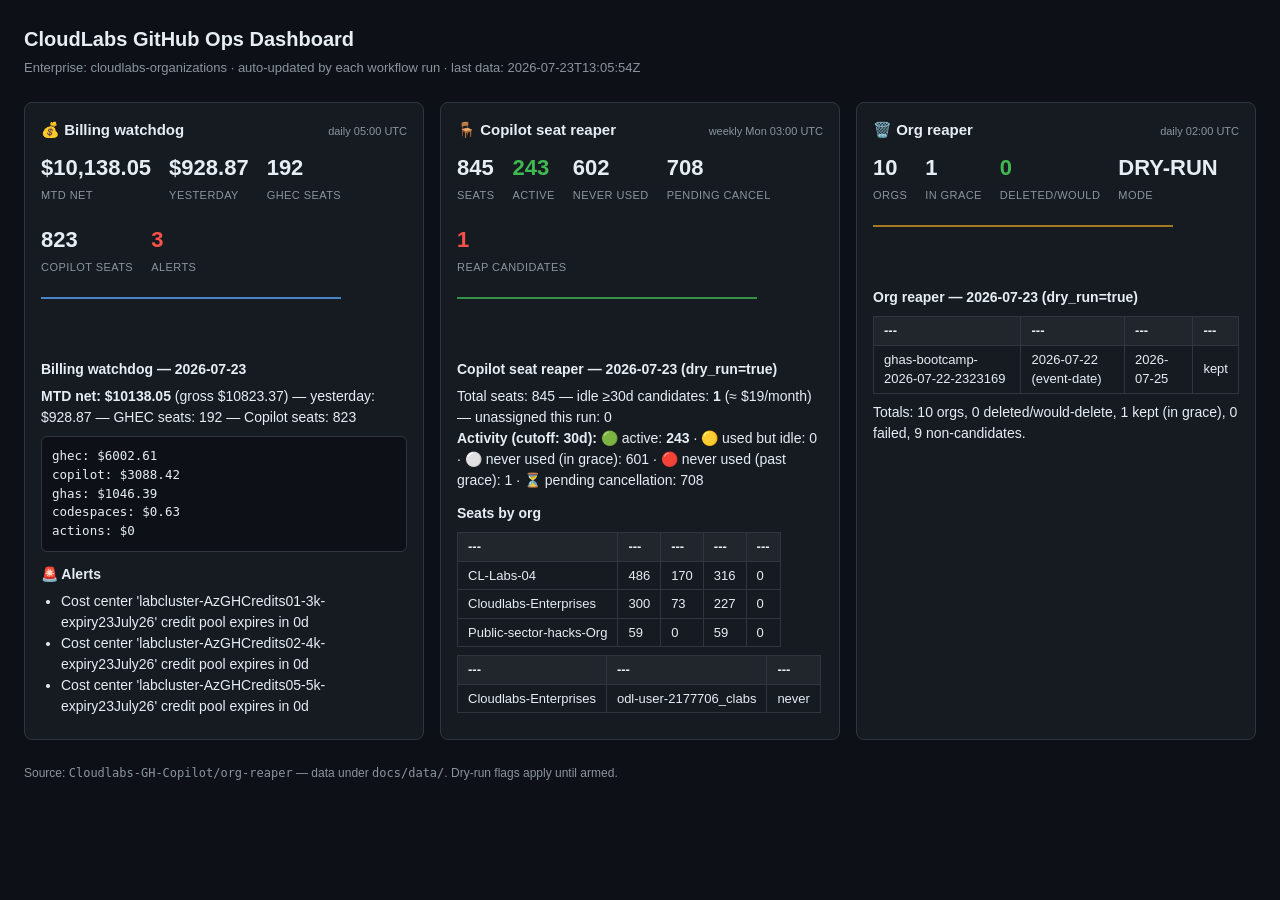
==== index.html @ 89c42124 "dashboard sync 2026-07-23T14:16:49Z" ====
<!DOCTYPE html>
<html lang="en">
<head>
<meta charset="utf-8">
<meta name="viewport" content="width=device-width, initial-scale=1">
<title>CloudLabs GitHub Ops Dashboard</title>
<style>
  :root { --bg:#0d1117; --card:#161b22; --border:#30363d; --fg:#e6edf3; --muted:#8b949e;
          --green:#3fb950; --yellow:#d29922; --red:#f85149; --blue:#58a6ff; }
  * { box-sizing:border-box; margin:0; }
  body { background:var(--bg); color:var(--fg); font:14px/1.5 -apple-system,"Segoe UI",Helvetica,Arial,sans-serif; padding:24px; }
  h1 { font-size:20px; margin-bottom:4px; }
  .sub { color:var(--muted); margin-bottom:24px; font-size:13px; }
  .grid { display:grid; grid-template-columns:repeat(auto-fit,minmax(340px,1fr)); gap:16px; }
  .card { background:var(--card); border:1px solid var(--border); border-radius:8px; padding:16px; overflow-x:auto; }
  .card h2 { font-size:15px; margin-bottom:8px; display:flex; justify-content:space-between; align-items:baseline; }
  .card h2 small { color:var(--muted); font-weight:normal; font-size:11px; }
  .stats { display:flex; gap:18px; flex-wrap:wrap; margin:10px 0 14px; }
  .stat b { display:block; font-size:22px; }
  .stat span { color:var(--muted); font-size:11px; text-transform:uppercase; letter-spacing:.04em; }
  .spark { margin:4px 0 10px; }
  .md h2,.md h3 { font-size:14px; margin:12px 0 6px; }
  .md table { border-collapse:collapse; margin:8px 0; font-size:13px; }
  .md th,.md td { border:1px solid var(--border); padding:4px 10px; text-align:left; }
  .md th { background:#21262d; }
  .md pre { background:#0d1117; border:1px solid var(--border); border-radius:6px; padding:10px; font-size:12.5px; margin:8px 0; }
  .md ul { padding-left:20px; margin:6px 0; }
  .alert { color:var(--red); }
  .ok { color:var(--green); }
  footer { color:var(--muted); font-size:12px; margin-top:24px; }
</style>
</head>
<body>
<h1>CloudLabs GitHub Ops Dashboard</h1>
<div class="sub">Enterprise: cloudlabs-organizations · auto-updated by each workflow run · <span id="stamp"></span></div>
<div class="grid">
  <div class="card" id="card-billing-watchdog"><h2>💰 Billing watchdog <small>daily 05:00 UTC</small></h2><div class="body">loading…</div></div>
  <div class="card" id="card-copilot-seat-reaper"><h2>🪑 Copilot seat reaper <small>weekly Mon 03:00 UTC</small></h2><div class="body">loading…</div></div>
  <div class="card" id="card-org-reaper"><h2>🗑️ Org reaper <small>daily 02:00 UTC</small></h2><div class="body">loading…</div></div>
</div>
<footer>Source: <code>Cloudlabs-GH-Copilot/org-reaper</code> — data under <code>docs/data/</code>. Dry-run flags apply until armed.</footer>
<script>
const esc = s => s.replace(/&/g,'&amp;').replace(/</g,'&lt;').replace(/>/g,'&gt;');
function mdToHtml(md) {
  const lines = md.split('\n'); let html = '', inCode = false, inTable = false, inList = false;
  const flush = () => { if (inTable) { html += '</table>'; inTable = false; } if (inList) { html += '</ul>'; inList = false; } };
  for (let raw of lines) {
    if (raw.startsWith('```')) { flush(); html += inCode ? '</pre>' : '<pre>'; inCode = !inCode; continue; }
    if (inCode) { html += esc(raw) + '\n'; continue; }
    let l = esc(raw).replace(/\*\*(.+?)\*\*/g, '<b>$1</b>').replace(/`(.+?)`/g, '<code>$1</code>');
    if (/^\|[\s:-|]+\|$/.test(raw.trim())) continue;                       // separator row
    if (raw.trim().startsWith('|')) {
      const cells = l.trim().replace(/^\||\|$/g,'').split('|').map(c => c.trim());
      if (!inTable) { flush(); html += '<table><tr>' + cells.map(c => `<th>${c}</th>`).join('') + '</tr>'; inTable = true; }
      else html += '<tr>' + cells.map(c => `<td>${c}</td>`).join('') + '</tr>';
      continue;
    }
    if (raw.startsWith('### ')) { flush(); html += `<h3>${l.slice(4)}</h3>`; continue; }
    if (raw.startsWith('## '))  { flush(); html += `<h2>${l.slice(3)}</h2>`; continue; }
    if (raw.startsWith('- '))   { if (!inList) { flush(); html += '<ul>'; inList = true; } html += `<li>${l.slice(2)}</li>`; continue; }
    flush();
    if (raw.trim() !== '') html += `<p>${l}</p>`;
  }
  flush(); if (inCode) html += '</pre>';
  return html;
}
function spark(values, color) {
  if (!values || values.length < 2) return '';
  const w = 300, h = 36, max = Math.max(...values, 1), min = Math.min(...values, 0);
  const pts = values.map((v, i) => `${(i / (values.length - 1) * w).toFixed(1)},${(h - 3 - (v - min) / (max - min || 1) * (h - 6)).toFixed(1)}`).join(' ');
  return `<svg class="spark" width="${w}" height="${h}"><polyline fill="none" stroke="${color}" stroke-width="1.5" points="${pts}"/></svg>`;
}
async function fetchText(p) { const r = await fetch(p + '?t=' + Date.now()); return r.ok ? r.text() : null; }
async function fetchJson(p) { const r = await fetch(p + '?t=' + Date.now()); return r.ok ? r.json() : null; }
async function loadCard(slug, statFn) {
  const el = document.querySelector(`#card-${slug} .body`);
  const [md, hist] = await Promise.all([fetchText(`data/${slug}-latest.md`), fetchJson(`data/${slug}-history.json`)]);
  let html = '';
  if (hist && hist.length && statFn) html += statFn(hist);
  html += md ? `<div class="md">${mdToHtml(md)}</div>` : '<p class="alert">no report published yet — waiting for first workflow run</p>';
  el.innerHTML = html;
  if (hist && hist.length) document.getElementById('stamp').textContent = 'last data: ' + hist[hist.length - 1].date;
}
loadCard('billing-watchdog', h => {
  const l = h[h.length - 1];
  return `<div class="stats">
    <div class="stat"><b>$${(l.mtd ?? 0).toLocaleString()}</b><span>MTD net</span></div>
    <div class="stat"><b>$${(l.yday ?? 0).toLocaleString()}</b><span>yesterday</span></div>
    <div class="stat"><b>${l.ghec ?? '—'}</b><span>GHEC seats</span></div>
    <div class="stat"><b>${l.copilot ?? '—'}</b><span>Copilot seats</span></div>
    <div class="stat"><b class="${(l.alert_count ?? 0) > 0 ? 'alert' : 'ok'}">${l.alert_count ?? 0}</b><span>alerts</span></div>
    ${l.azure_mtd != null ? `<div class="stat"><b>$${l.azure_mtd.toLocaleString()}</b><span>Azure MTD</span></div>` : ''}
    ${l.azure_yday != null ? `<div class="stat"><b>$${l.azure_yday.toLocaleString()}</b><span>Azure yesterday</span></div>` : ''}
  </div>` + spark(h.map(x => x.yday ?? 0), '#58a6ff');
});
loadCard('copilot-seat-reaper', h => {
  const l = h[h.length - 1];
  return `<div class="stats">
    <div class="stat"><b>${l.total ?? '—'}</b><span>seats</span></div>
    <div class="stat"><b class="ok">${l.active ?? '—'}</b><span>active</span></div>
    <div class="stat"><b>${(l.never_in_grace ?? 0) + (l.never_old ?? 0)}</b><span>never used</span></div>
    <div class="stat"><b>${l.pending_cancel ?? '—'}</b><span>pending cancel</span></div>
    <div class="stat"><b class="${(l.candidates ?? 0) > 0 ? 'alert' : 'ok'}">${l.candidates ?? 0}</b><span>reap candidates</span></div>
  </div>` + spark(h.map(x => x.active ?? 0), '#3fb950');
});
loadCard('org-reaper', h => {
  const l = h[h.length - 1];
  return `<div class="stats">
    <div class="stat"><b>${l.orgs ?? '—'}</b><span>orgs</span></div>
    <div class="stat"><b>${l.kept ?? 0}</b><span>in grace</span></div>
    <div class="stat"><b class="${(l.deleted ?? 0) > 0 ? 'alert' : 'ok'}">${l.deleted ?? 0}</b><span>deleted/would</span></div>
    <div class="stat"><b>${l.dry_run === 'true' ? 'DRY-RUN' : 'ARMED'}</b><span>mode</span></div>
  </div>` + spark(h.map(x => x.orgs ?? 0), '#d29922');
});
</script>
</body>
</html>
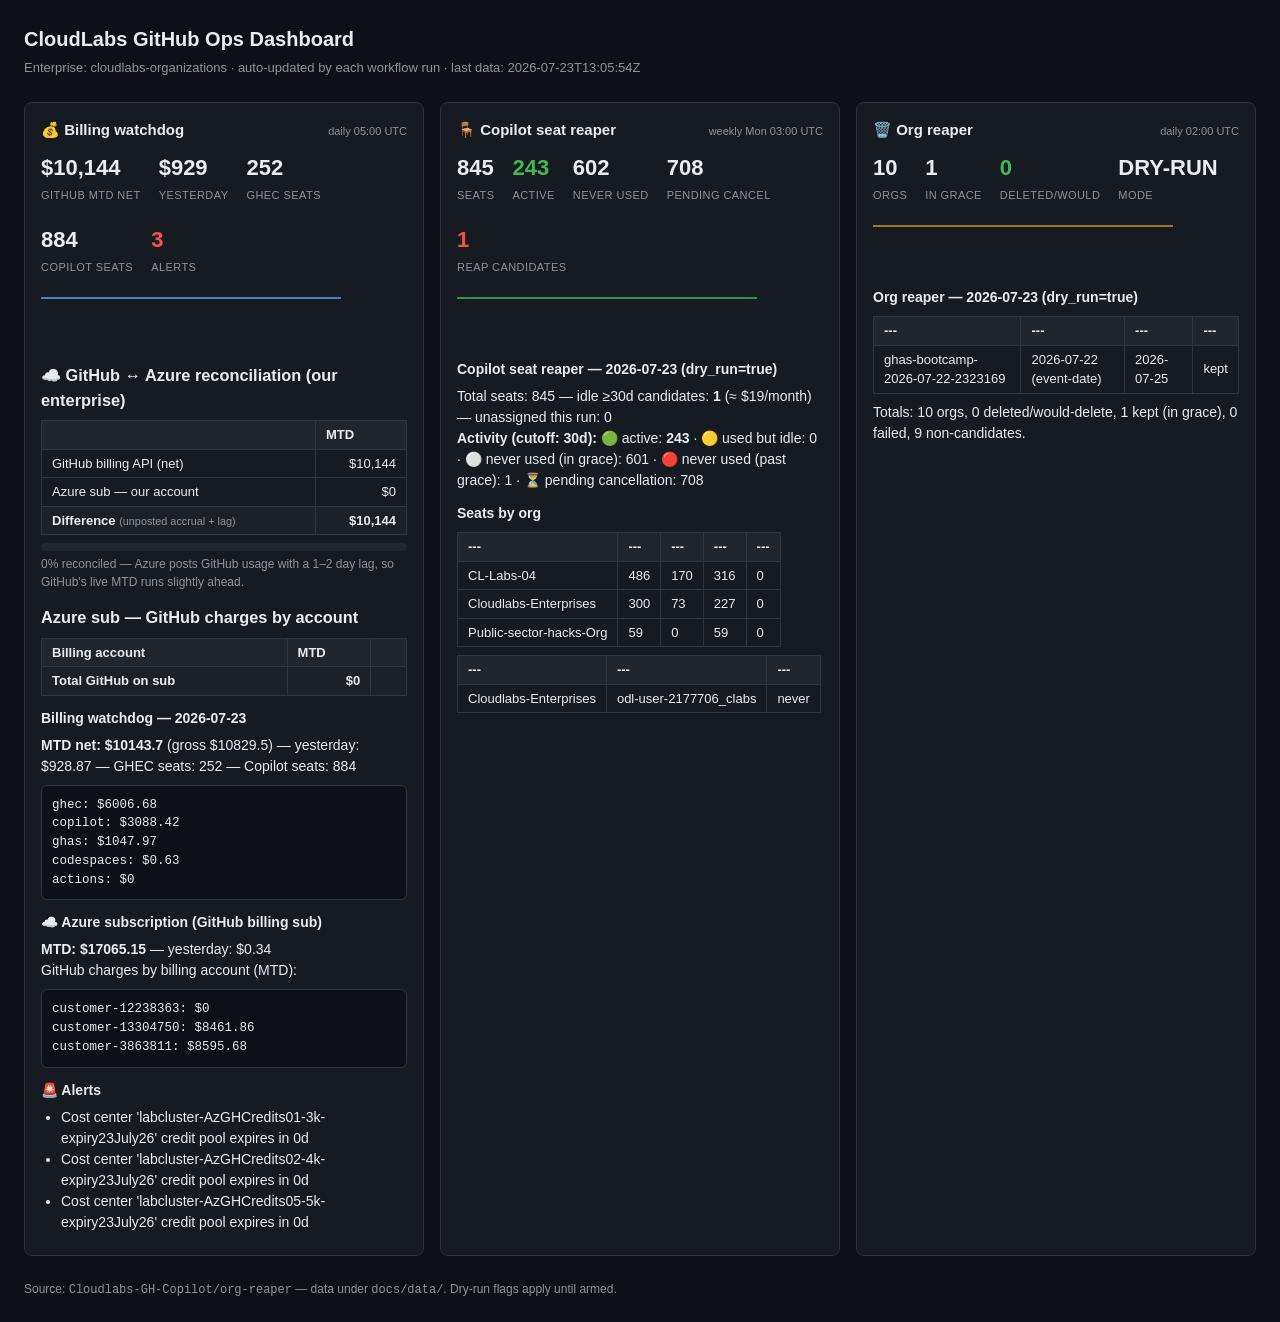
==== commit 64bfb56c: "dashboard sync 2026-07-23T15:11:09Z" ====
--- a/index.html
+++ b/index.html
@@ -27,6 +27,16 @@
   .md ul { padding-left:20px; margin:6px 0; }
   .alert { color:var(--red); }
   .ok { color:var(--green); }
+  table.cmp { border-collapse:collapse; margin:8px 0; font-size:13px; width:100%; }
+  table.cmp th, table.cmp td { border:1px solid var(--border); padding:4px 10px; text-align:left; }
+  table.cmp th { background:#21262d; }
+  table.cmp td:nth-child(2) { text-align:right; font-variant-numeric:tabular-nums; }
+  table.cmp tr.delta td { font-weight:600; background:#1c2128; }
+  table.cmp small { color:var(--muted); font-weight:normal; }
+  .matchbar { height:8px; background:#21262d; border-radius:4px; overflow:hidden; margin:6px 0 4px; }
+  .matchfill { height:100%; background:var(--green); }
+  .muted2 { color:var(--muted); font-size:12px; margin-bottom:6px; }
+  .extbox { border:1px solid var(--red); border-radius:6px; padding:10px; margin:12px 0; background:rgba(248,81,73,0.08); }
   footer { color:var(--muted); font-size:12px; margin-top:24px; }
 </style>
 </head>
@@ -83,15 +93,41 @@
 }
 loadCard('billing-watchdog', h => {
   const l = h[h.length - 1];
-  return `<div class="stats">
-    <div class="stat"><b>$${(l.mtd ?? 0).toLocaleString()}</b><span>MTD net</span></div>
-    <div class="stat"><b>$${(l.yday ?? 0).toLocaleString()}</b><span>yesterday</span></div>
+  const usd = v => '$' + (v ?? 0).toLocaleString(undefined, {maximumFractionDigits: 0});
+  let html = `<div class="stats">
+    <div class="stat"><b>${usd(l.mtd)}</b><span>GitHub MTD net</span></div>
+    <div class="stat"><b>${usd(l.yday)}</b><span>yesterday</span></div>
     <div class="stat"><b>${l.ghec ?? '—'}</b><span>GHEC seats</span></div>
     <div class="stat"><b>${l.copilot ?? '—'}</b><span>Copilot seats</span></div>
     <div class="stat"><b class="${(l.alert_count ?? 0) > 0 ? 'alert' : 'ok'}">${l.alert_count ?? 0}</b><span>alerts</span></div>
-    ${l.azure_mtd != null ? `<div class="stat"><b>$${l.azure_mtd.toLocaleString()}</b><span>Azure MTD</span></div>` : ''}
-    ${l.azure_yday != null ? `<div class="stat"><b>$${l.azure_yday.toLocaleString()}</b><span>Azure yesterday</span></div>` : ''}
   </div>` + spark(h.map(x => x.yday ?? 0), '#58a6ff');
+
+  if (l.azure_mtd != null) {
+    const ghApi = l.mtd ?? 0, azOur = l.azure_our ?? 0, delta = ghApi - azOur;
+    const pctMatch = azOur > 0 ? Math.round((Math.min(ghApi, azOur) / Math.max(ghApi, azOur)) * 100) : 0;
+    html += `<h3 style="margin-top:16px">☁️ GitHub ↔ Azure reconciliation (our enterprise)</h3>
+      <table class="cmp"><tr><th></th><th>MTD</th></tr>
+        <tr><td>GitHub billing API (net)</td><td>${usd(ghApi)}</td></tr>
+        <tr><td>Azure sub — our account</td><td>${usd(azOur)}</td></tr>
+        <tr class="delta"><td>Difference <small>(unposted accrual + lag)</small></td><td>${usd(delta)}</td></tr>
+      </table>
+      <div class="matchbar"><div class="matchfill" style="width:${pctMatch}%"></div></div>
+      <div class="muted2">${pctMatch}% reconciled — Azure posts GitHub usage with a 1–2 day lag, so GitHub's live MTD runs slightly ahead.</div>`;
+
+    const ext = l.azure_external ?? 0;
+    if (ext > 0 && l.azure_accounts) {
+      const extAccts = l.azure_accounts.filter(a => !a.ours);
+      html += `<div class="extbox"><b class="alert">⚠️ ${usd(ext)} MTD on this Azure subscription is NOT your enterprise</b>
+        <div class="muted2">Other GitHub enterprise account(s) billing the same subscription:</div>
+        <table class="cmp">${extAccts.map(a => `<tr><td>${a.account}</td><td>${usd(a.amount)}</td></tr>`).join('')}</table></div>`;
+    }
+    html += `<h3 style="margin-top:14px">Azure sub — GitHub charges by account</h3>
+      <table class="cmp"><tr><th>Billing account</th><th>MTD</th><th></th></tr>
+        ${(l.azure_accounts || []).map(a => `<tr><td>${a.account}</td><td>${usd(a.amount)}</td><td>${a.ours ? '<span class="ok">ours</span>' : '<span class="alert">external</span>'}</td></tr>`).join('')}
+        <tr class="delta"><td>Total GitHub on sub</td><td>${usd(l.azure_gh_total)}</td><td></td></tr>
+      </table>`;
+  }
+  return html;
 });
 loadCard('copilot-seat-reaper', h => {
   const l = h[h.length - 1];
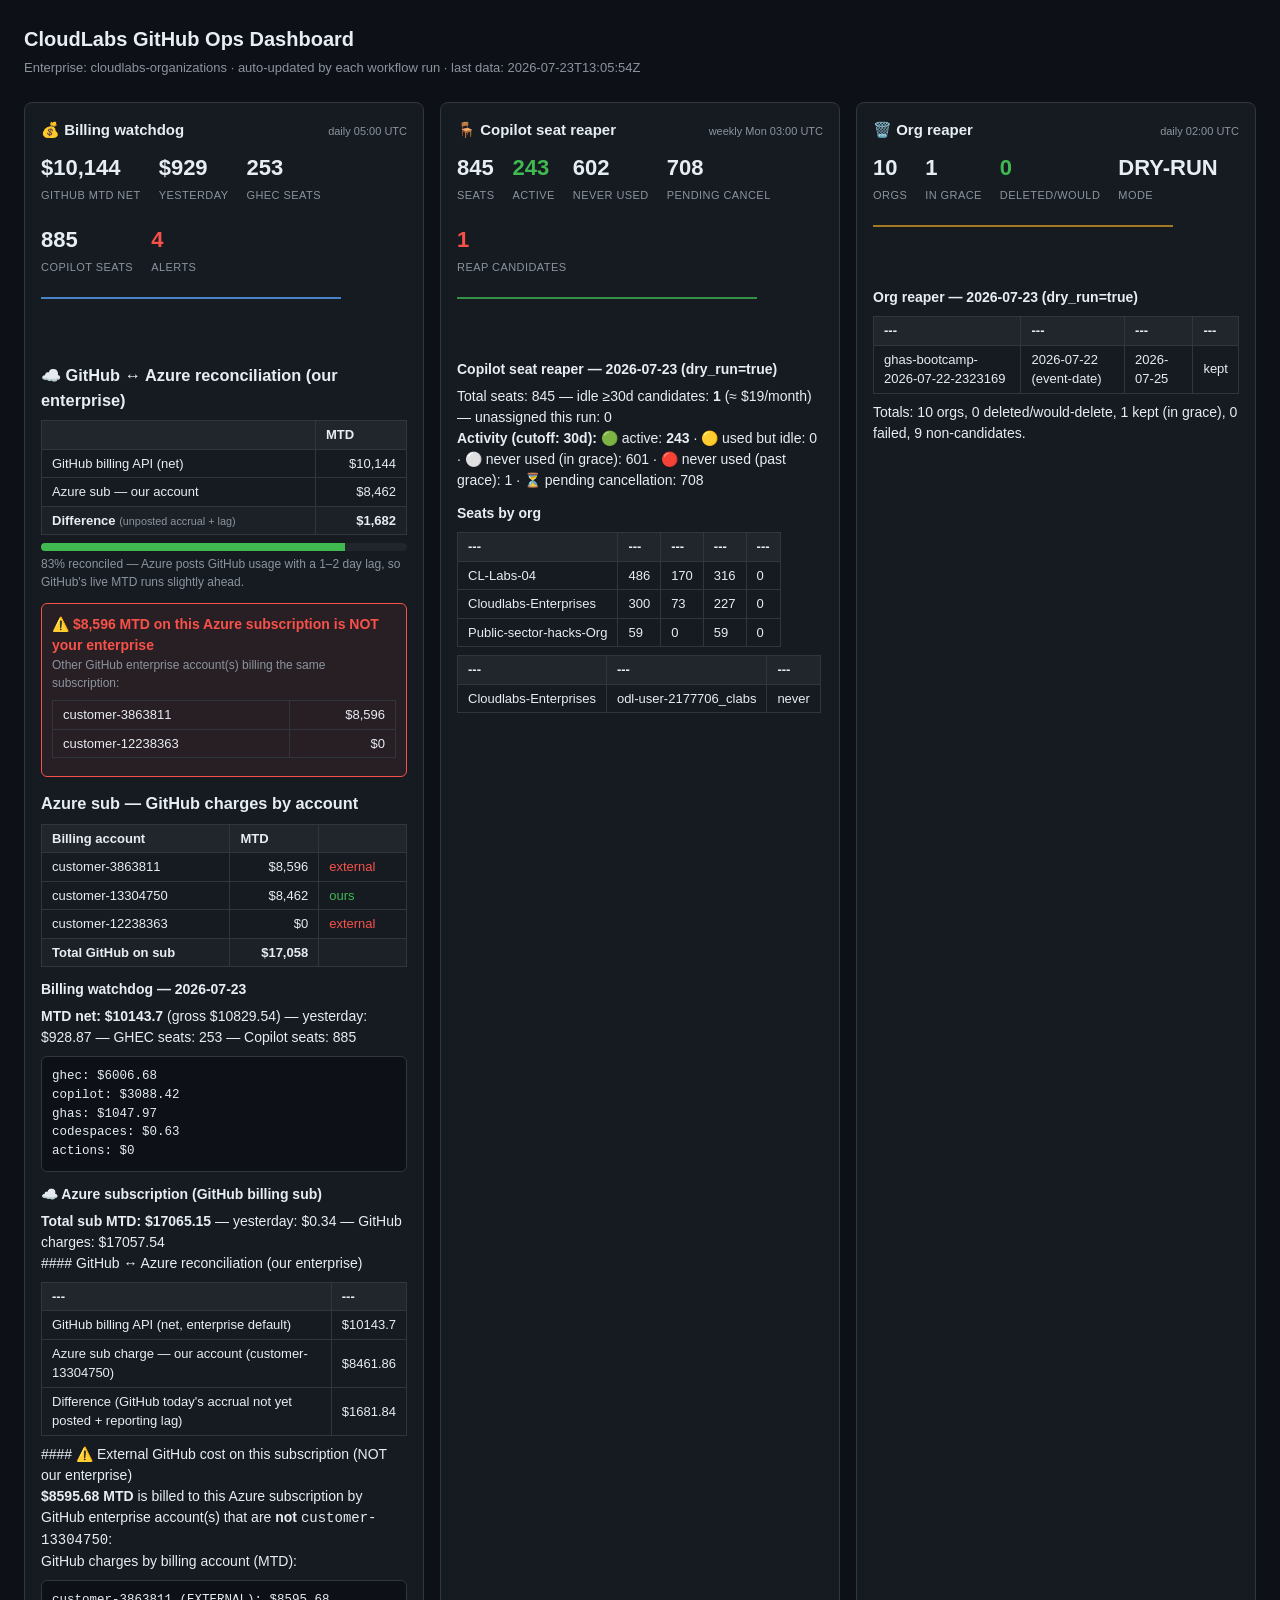
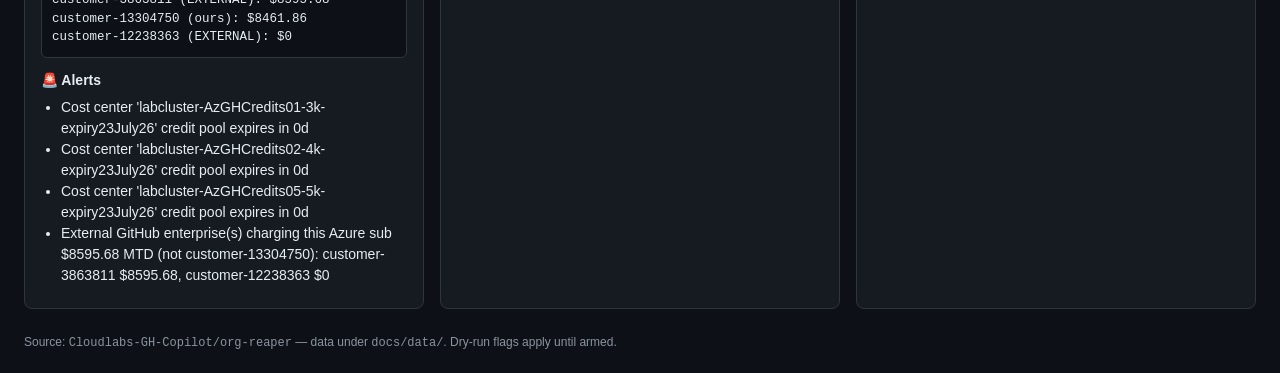
==== commit 8046ea00: "dashboard sync 2026-07-23T15:16:33Z" ====
--- a/index.html
+++ b/index.html
@@ -102,7 +102,7 @@
     <div class="stat"><b class="${(l.alert_count ?? 0) > 0 ? 'alert' : 'ok'}">${l.alert_count ?? 0}</b><span>alerts</span></div>
   </div>` + spark(h.map(x => x.yday ?? 0), '#58a6ff');
 
-  if (l.azure_mtd != null) {
+  if (l.azure_gh_total != null) {
     const ghApi = l.mtd ?? 0, azOur = l.azure_our ?? 0, delta = ghApi - azOur;
     const pctMatch = azOur > 0 ? Math.round((Math.min(ghApi, azOur) / Math.max(ghApi, azOur)) * 100) : 0;
     html += `<h3 style="margin-top:16px">☁️ GitHub ↔ Azure reconciliation (our enterprise)</h3>
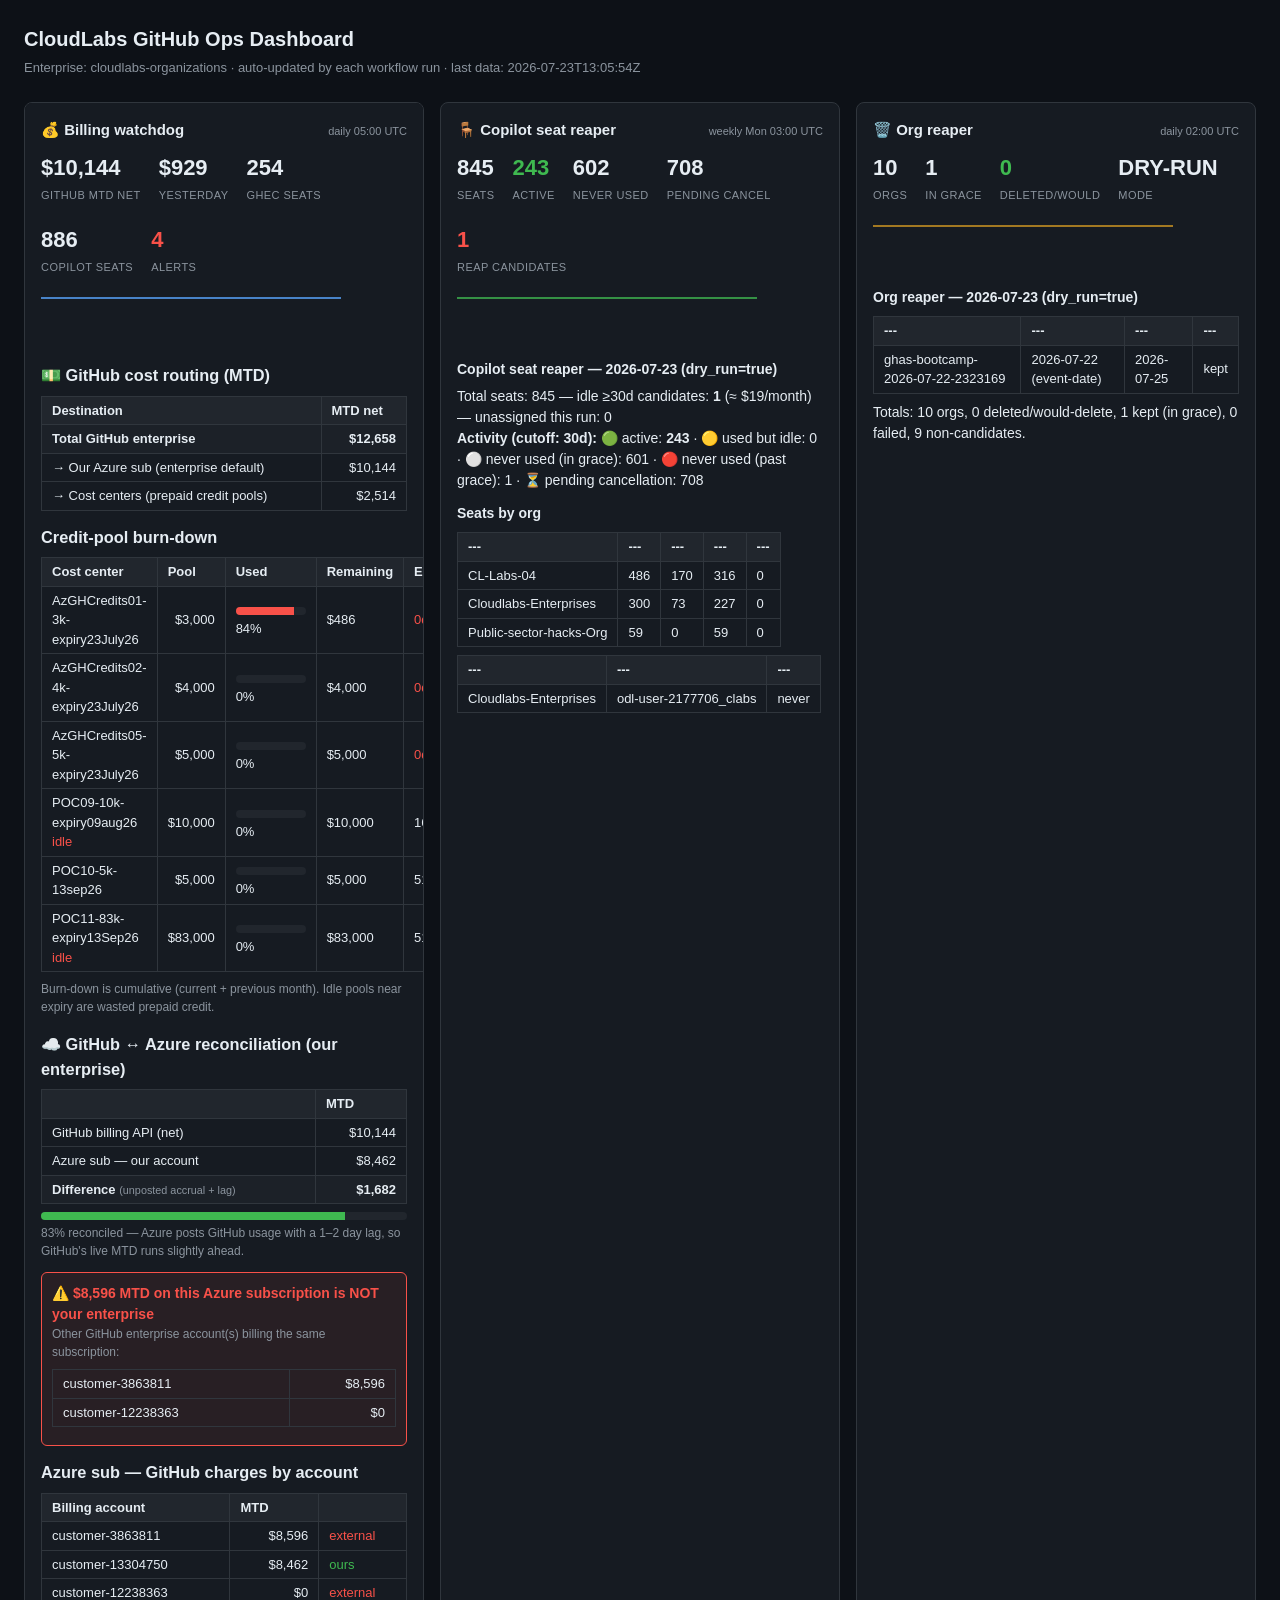
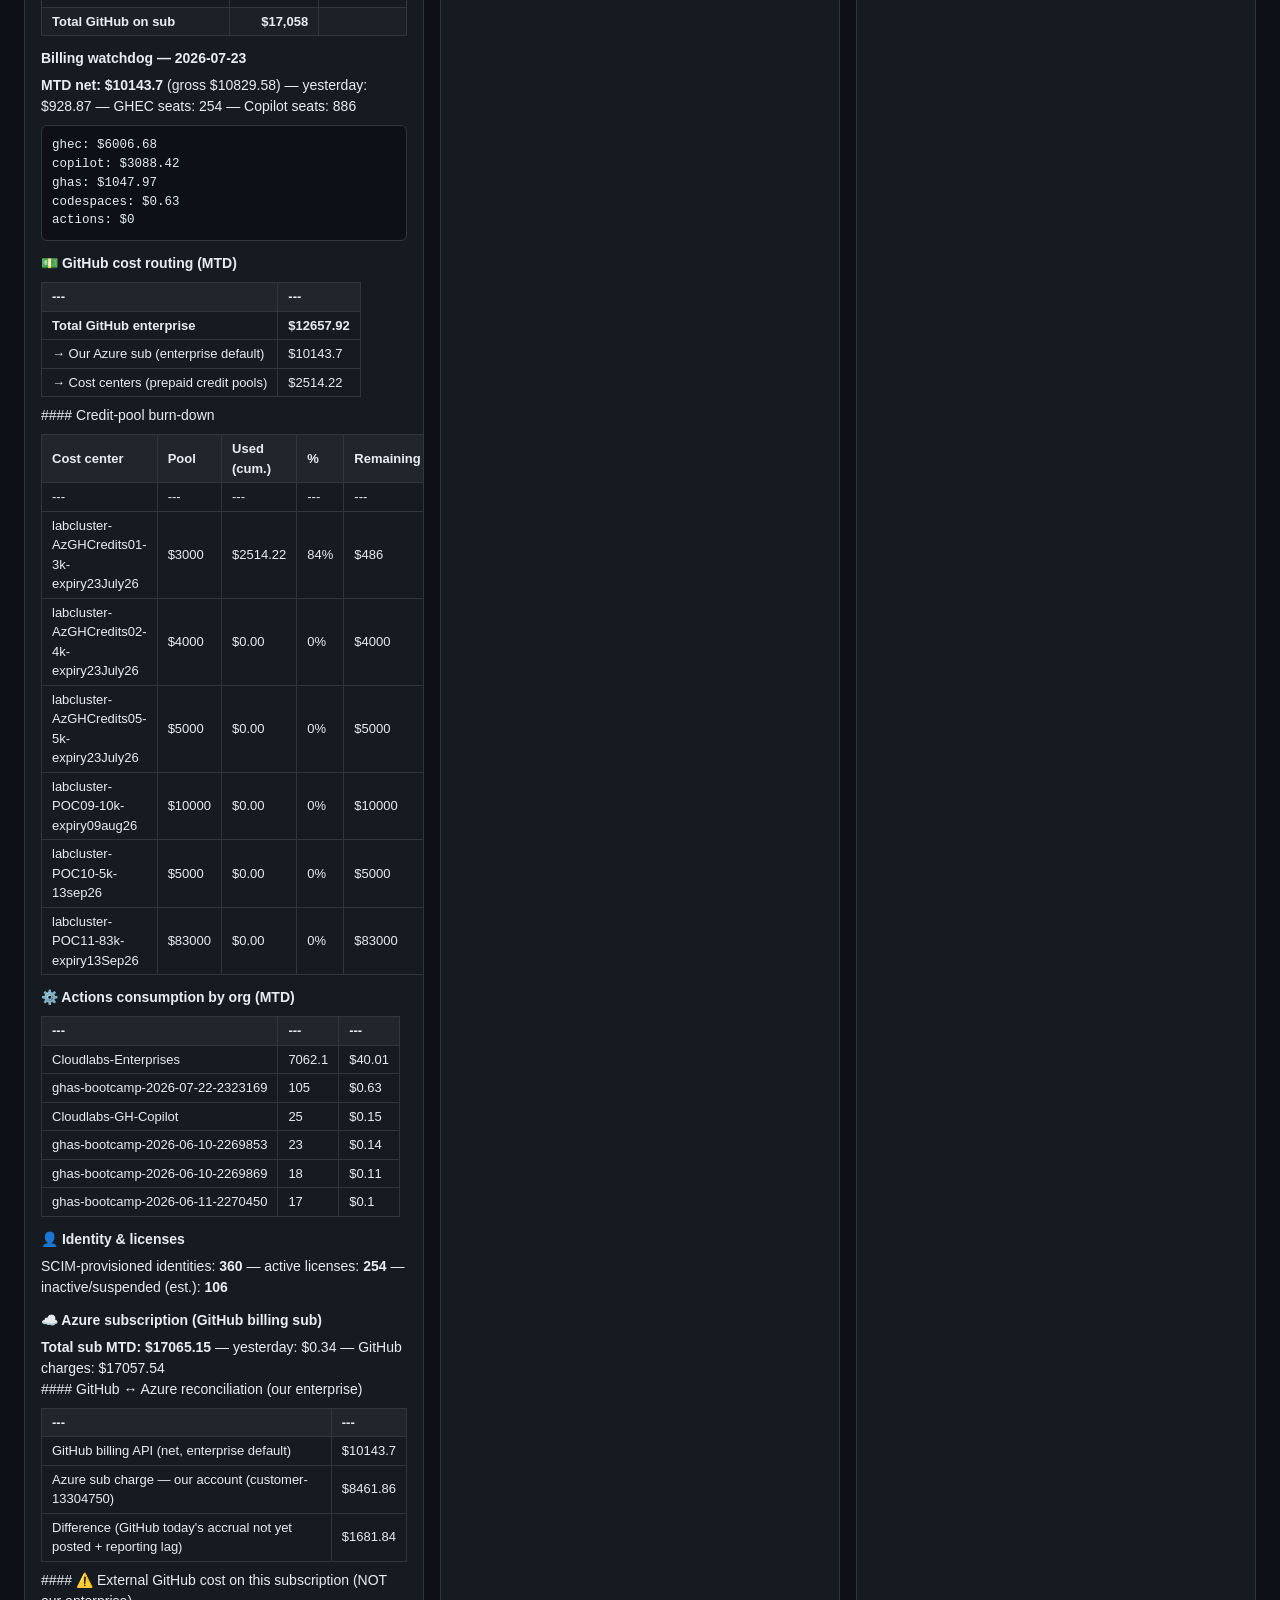
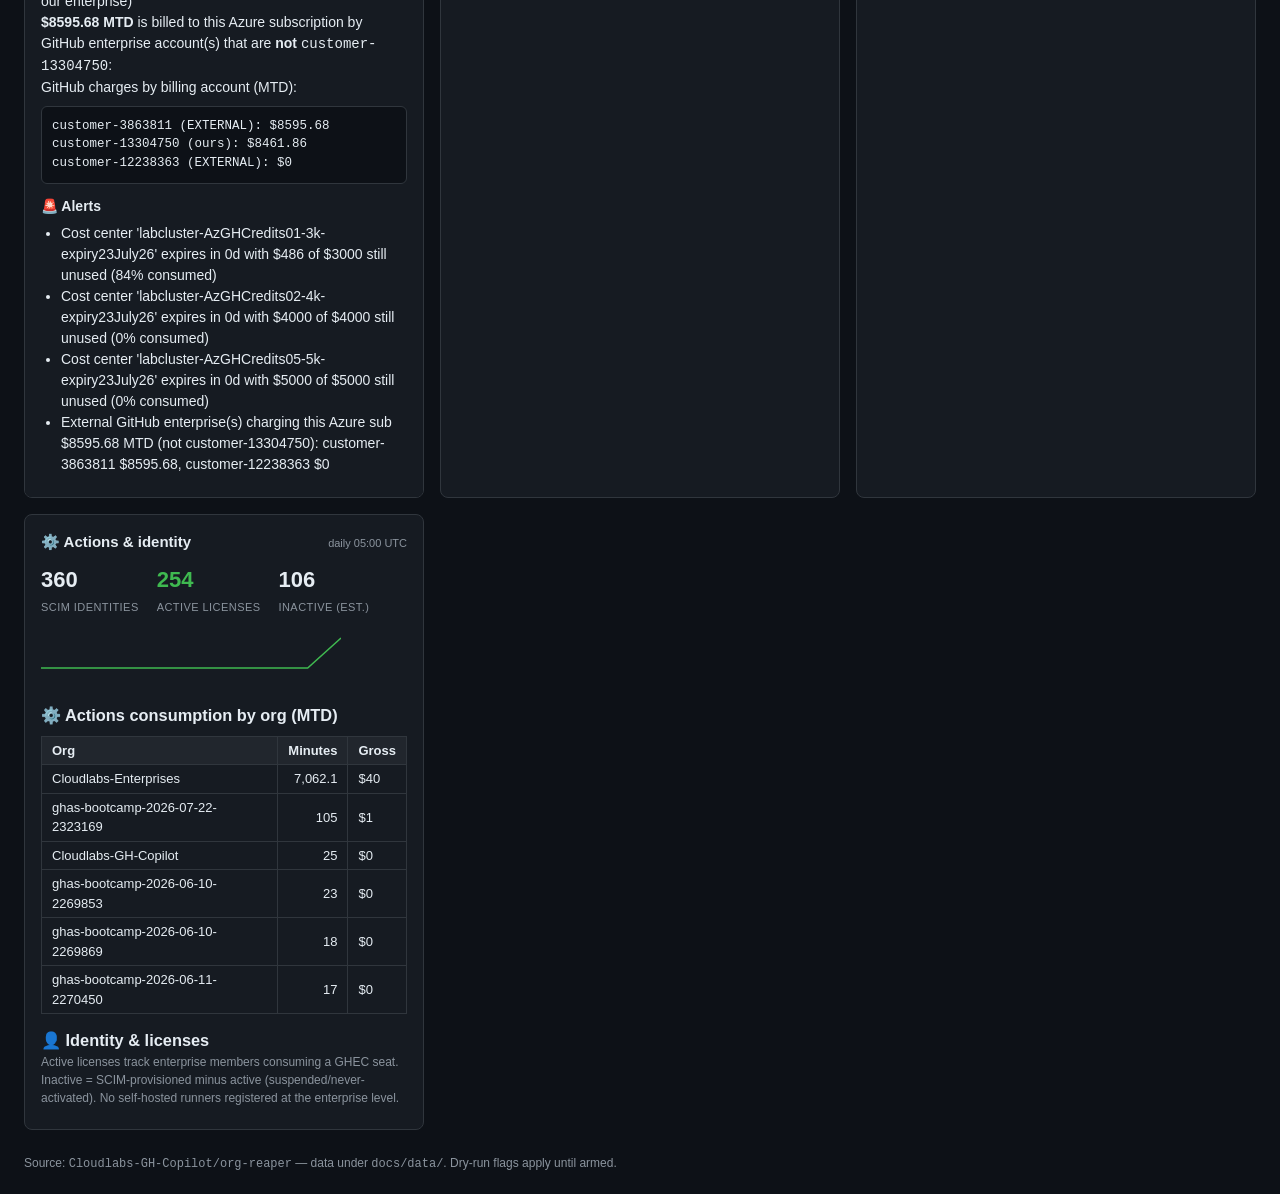
==== commit 0bf04f09: "dashboard sync 2026-07-23T15:35:17Z" ====
--- a/index.html
+++ b/index.html
@@ -47,6 +47,7 @@
   <div class="card" id="card-billing-watchdog"><h2>💰 Billing watchdog <small>daily 05:00 UTC</small></h2><div class="body">loading…</div></div>
   <div class="card" id="card-copilot-seat-reaper"><h2>🪑 Copilot seat reaper <small>weekly Mon 03:00 UTC</small></h2><div class="body">loading…</div></div>
   <div class="card" id="card-org-reaper"><h2>🗑️ Org reaper <small>daily 02:00 UTC</small></h2><div class="body">loading…</div></div>
+  <div class="card" id="card-enterprise-health"><h2>⚙️ Actions & identity <small>daily 05:00 UTC</small></h2><div class="body">loading…</div></div>
 </div>
 <footer>Source: <code>Cloudlabs-GH-Copilot/org-reaper</code> — data under <code>docs/data/</code>. Dry-run flags apply until armed.</footer>
 <script>
@@ -102,6 +103,31 @@
     <div class="stat"><b class="${(l.alert_count ?? 0) > 0 ? 'alert' : 'ok'}">${l.alert_count ?? 0}</b><span>alerts</span></div>
   </div>` + spark(h.map(x => x.yday ?? 0), '#58a6ff');
 
+  if (l.github_total != null) {
+    html += `<h3 style="margin-top:16px">💵 GitHub cost routing (MTD)</h3>
+      <table class="cmp"><tr><th>Destination</th><th>MTD net</th></tr>
+        <tr class="delta"><td>Total GitHub enterprise</td><td>${usd(l.github_total)}</td></tr>
+        <tr><td>→ Our Azure sub (enterprise default)</td><td>${usd(l.mtd)}</td></tr>
+        <tr><td>→ Cost centers (prepaid credit pools)</td><td>${usd(l.cc_total_mtd)}</td></tr>
+      </table>`;
+    if (l.cost_centers && l.cost_centers.length) {
+      html += `<h3 style="margin-top:14px">Credit-pool burn-down</h3>
+        <table class="cmp"><tr><th>Cost center</th><th>Pool</th><th>Used</th><th>Remaining</th><th>Expires</th></tr>
+        ${l.cost_centers.map(c => {
+          const near = c.days_left != null && c.days_left <= 14;
+          const idle = c.pct < 10 && c.pool >= 10000;
+          const barcol = c.pct >= 80 ? 'var(--red)' : c.pct >= 40 ? 'var(--yellow)' : 'var(--green)';
+          return `<tr><td>${c.name.replace(/^labcluster-/,'')}${idle ? ' <span class="alert">idle</span>' : ''}</td>
+            <td>${usd(c.pool)}</td>
+            <td><div class="matchbar" style="min-width:70px"><div class="matchfill" style="width:${Math.min(c.pct,100)}%;background:${barcol}"></div></div>${c.pct}%</td>
+            <td>${usd(c.remaining)}</td>
+            <td class="${near ? 'alert' : ''}">${c.days_left == null ? '—' : c.days_left + 'd'}</td></tr>`;
+        }).join('')}
+        </table>
+        <div class="muted2">Burn-down is cumulative (current + previous month). Idle pools near expiry are wasted prepaid credit.</div>`;
+    }
+  }
+
   if (l.azure_gh_total != null) {
     const ghApi = l.mtd ?? 0, azOur = l.azure_our ?? 0, delta = ghApi - azOur;
     const pctMatch = azOur > 0 ? Math.round((Math.min(ghApi, azOur) / Math.max(ghApi, azOur)) * 100) : 0;
@@ -148,6 +174,29 @@
     <div class="stat"><b>${l.dry_run === 'true' ? 'DRY-RUN' : 'ARMED'}</b><span>mode</span></div>
   </div>` + spark(h.map(x => x.orgs ?? 0), '#d29922');
 });
+(async function loadHealth() {
+  const el = document.querySelector('#card-enterprise-health .body');
+  const hist = await fetchJson('data/billing-watchdog-history.json');
+  if (!hist || !hist.length) { el.innerHTML = '<p class="alert">no data yet</p>'; return; }
+  const l = hist[hist.length - 1];
+  const usd = v => '$' + (v ?? 0).toLocaleString(undefined, {maximumFractionDigits: 0});
+  let html = `<div class="stats">
+    <div class="stat"><b>${l.scim_total ?? '—'}</b><span>SCIM identities</span></div>
+    <div class="stat"><b class="ok">${l.active_licenses ?? '—'}</b><span>active licenses</span></div>
+    <div class="stat"><b>${l.inactive_est ?? '—'}</b><span>inactive (est.)</span></div>
+  </div>` + spark(hist.map(x => x.active_licenses ?? 0), '#3fb950');
+  if (l.actions_by_org && l.actions_by_org.length) {
+    html += `<h3 style="margin-top:16px">⚙️ Actions consumption by org (MTD)</h3>
+      <table class="cmp"><tr><th>Org</th><th>Minutes</th><th>Gross</th></tr>
+      ${l.actions_by_org.map(a => `<tr><td>${a.org}</td><td>${(a.minutes ?? 0).toLocaleString()}</td><td>${usd(a.gross)}</td></tr>`).join('')}
+      </table>`;
+  } else {
+    html += `<div class="muted2" style="margin-top:12px">No metered Actions consumption this month.</div>`;
+  }
+  html += `<h3 style="margin-top:14px">👤 Identity & licenses</h3>
+    <div class="muted2">Active licenses track enterprise members consuming a GHEC seat. Inactive = SCIM-provisioned minus active (suspended/never-activated). No self-hosted runners registered at the enterprise level.</div>`;
+  el.innerHTML = html;
+})();
 </script>
 </body>
 </html>
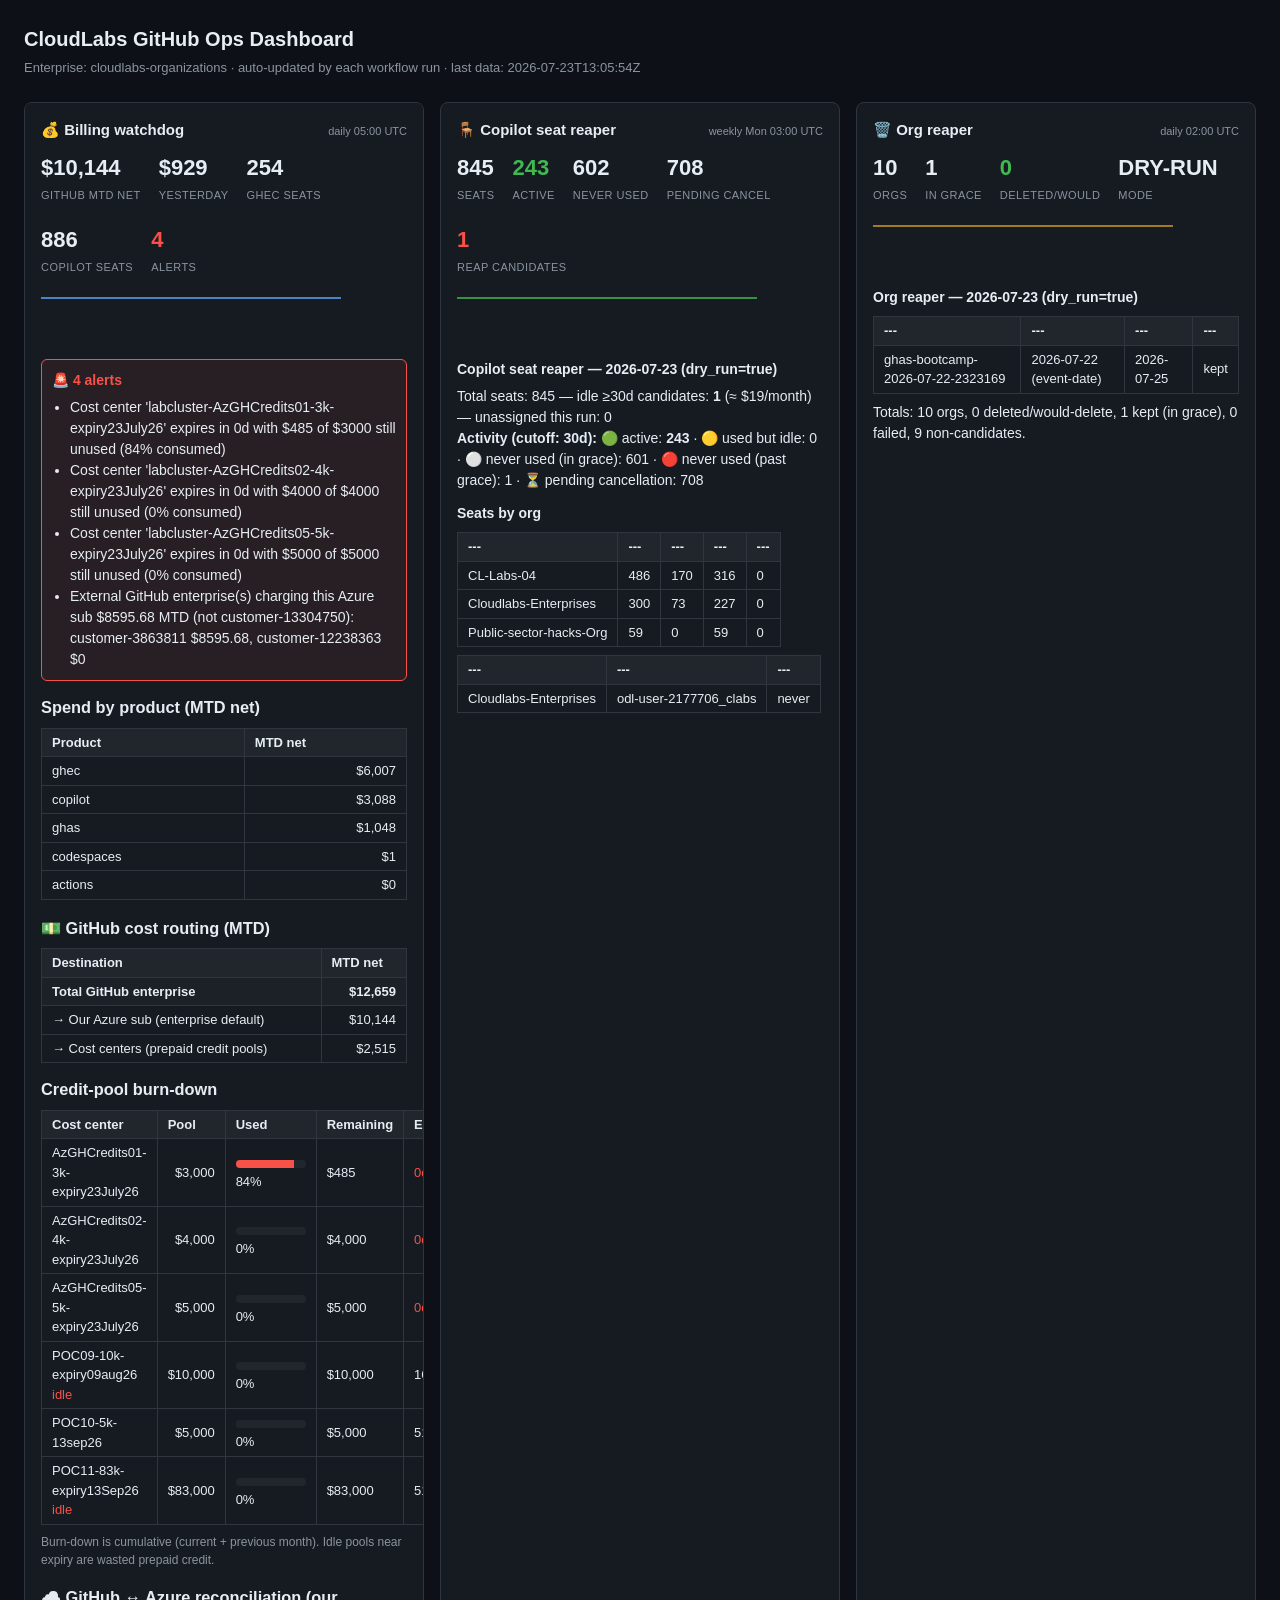
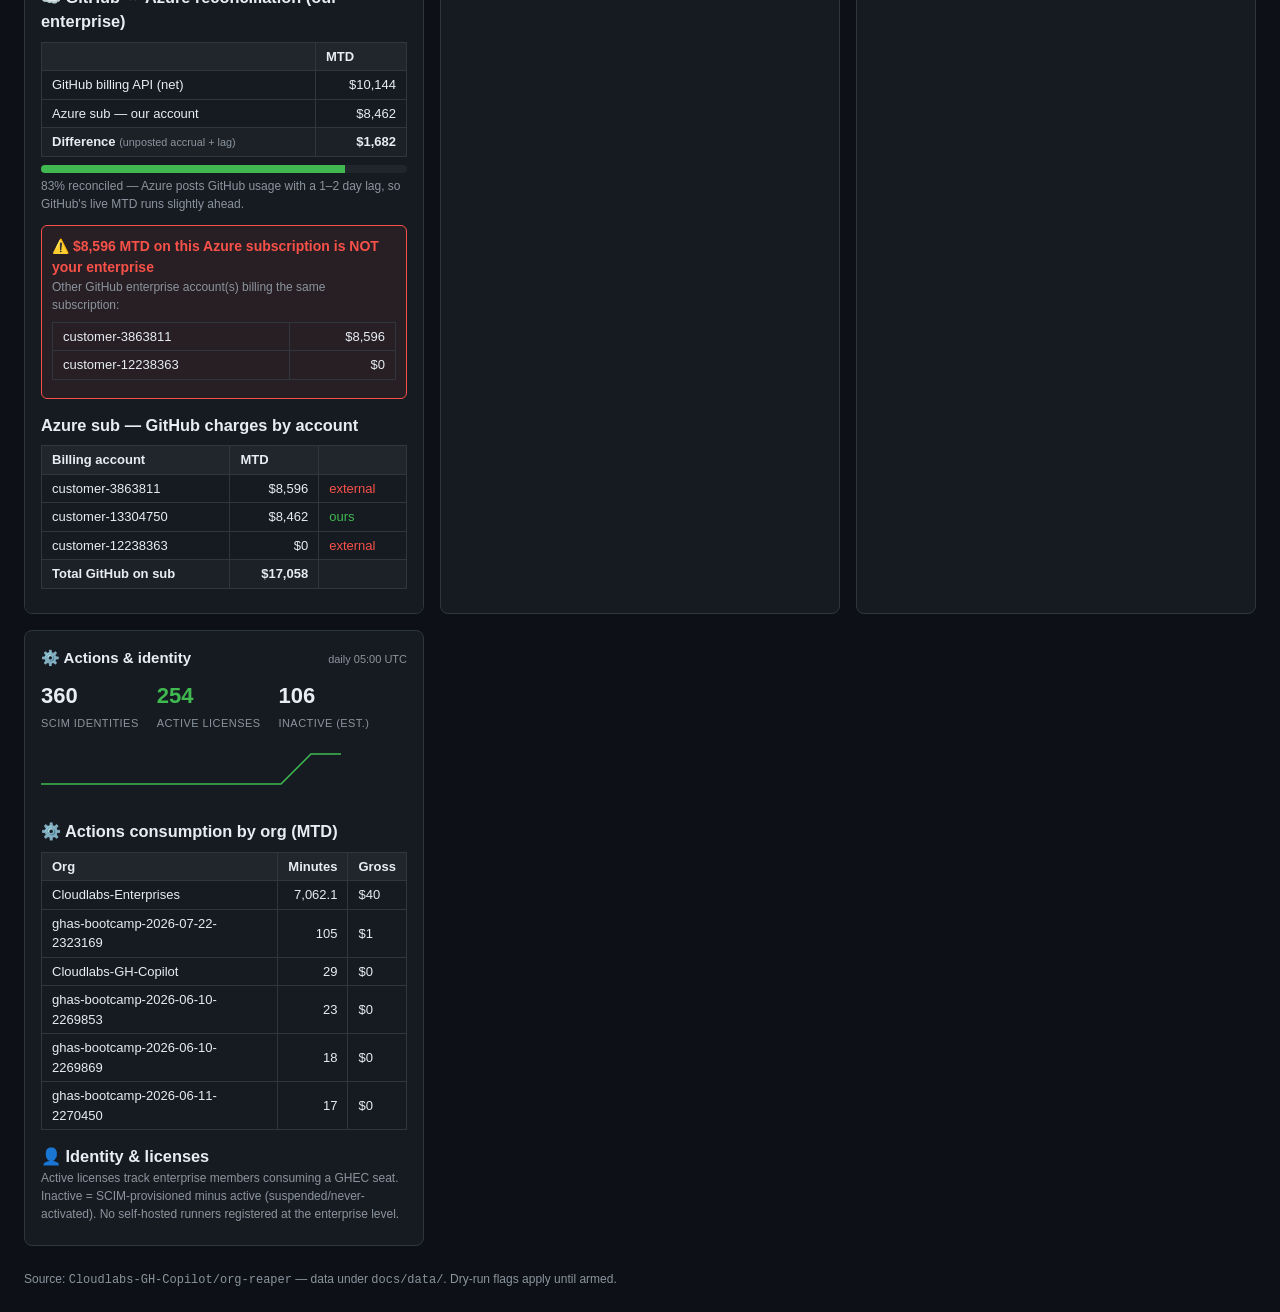
==== commit 96bc6b88: "dashboard sync 2026-07-23T15:43:43Z" ====
--- a/index.html
+++ b/index.html
@@ -83,12 +83,13 @@
 }
 async function fetchText(p) { const r = await fetch(p + '?t=' + Date.now()); return r.ok ? r.text() : null; }
 async function fetchJson(p) { const r = await fetch(p + '?t=' + Date.now()); return r.ok ? r.json() : null; }
-async function loadCard(slug, statFn) {
+async function loadCard(slug, statFn, hideMarkdown) {
   const el = document.querySelector(`#card-${slug} .body`);
   const [md, hist] = await Promise.all([fetchText(`data/${slug}-latest.md`), fetchJson(`data/${slug}-history.json`)]);
   let html = '';
   if (hist && hist.length && statFn) html += statFn(hist);
-  html += md ? `<div class="md">${mdToHtml(md)}</div>` : '<p class="alert">no report published yet — waiting for first workflow run</p>';
+  if (!hideMarkdown) html += md ? `<div class="md">${mdToHtml(md)}</div>` : '<p class="alert">no report published yet — waiting for first workflow run</p>';
+  else if (!hist || !hist.length) html += '<p class="alert">no report published yet — waiting for first workflow run</p>';
   el.innerHTML = html;
   if (hist && hist.length) document.getElementById('stamp').textContent = 'last data: ' + hist[hist.length - 1].date;
 }
@@ -102,6 +103,17 @@
     <div class="stat"><b>${l.copilot ?? '—'}</b><span>Copilot seats</span></div>
     <div class="stat"><b class="${(l.alert_count ?? 0) > 0 ? 'alert' : 'ok'}">${l.alert_count ?? 0}</b><span>alerts</span></div>
   </div>` + spark(h.map(x => x.yday ?? 0), '#58a6ff');
+
+  if (l.alerts && l.alerts.length) {
+    html += `<div class="extbox"><b class="alert">🚨 ${l.alerts.length} alert${l.alerts.length > 1 ? 's' : ''}</b>
+      <ul style="margin:6px 0 0;padding-left:18px">${l.alerts.map(a => `<li>${esc(a)}</li>`).join('')}</ul></div>`;
+  }
+  if (l.by_product && l.by_product.length) {
+    html += `<h3 style="margin-top:14px">Spend by product (MTD net)</h3>
+      <table class="cmp"><tr><th>Product</th><th>MTD net</th></tr>
+      ${l.by_product.map(p => `<tr><td>${p.product}</td><td>${usd(p.net)}</td></tr>`).join('')}
+      </table>`;
+  }
 
   if (l.github_total != null) {
     html += `<h3 style="margin-top:16px">💵 GitHub cost routing (MTD)</h3>
@@ -154,7 +166,7 @@
       </table>`;
   }
   return html;
-});
+}, true);
 loadCard('copilot-seat-reaper', h => {
   const l = h[h.length - 1];
   return `<div class="stats">
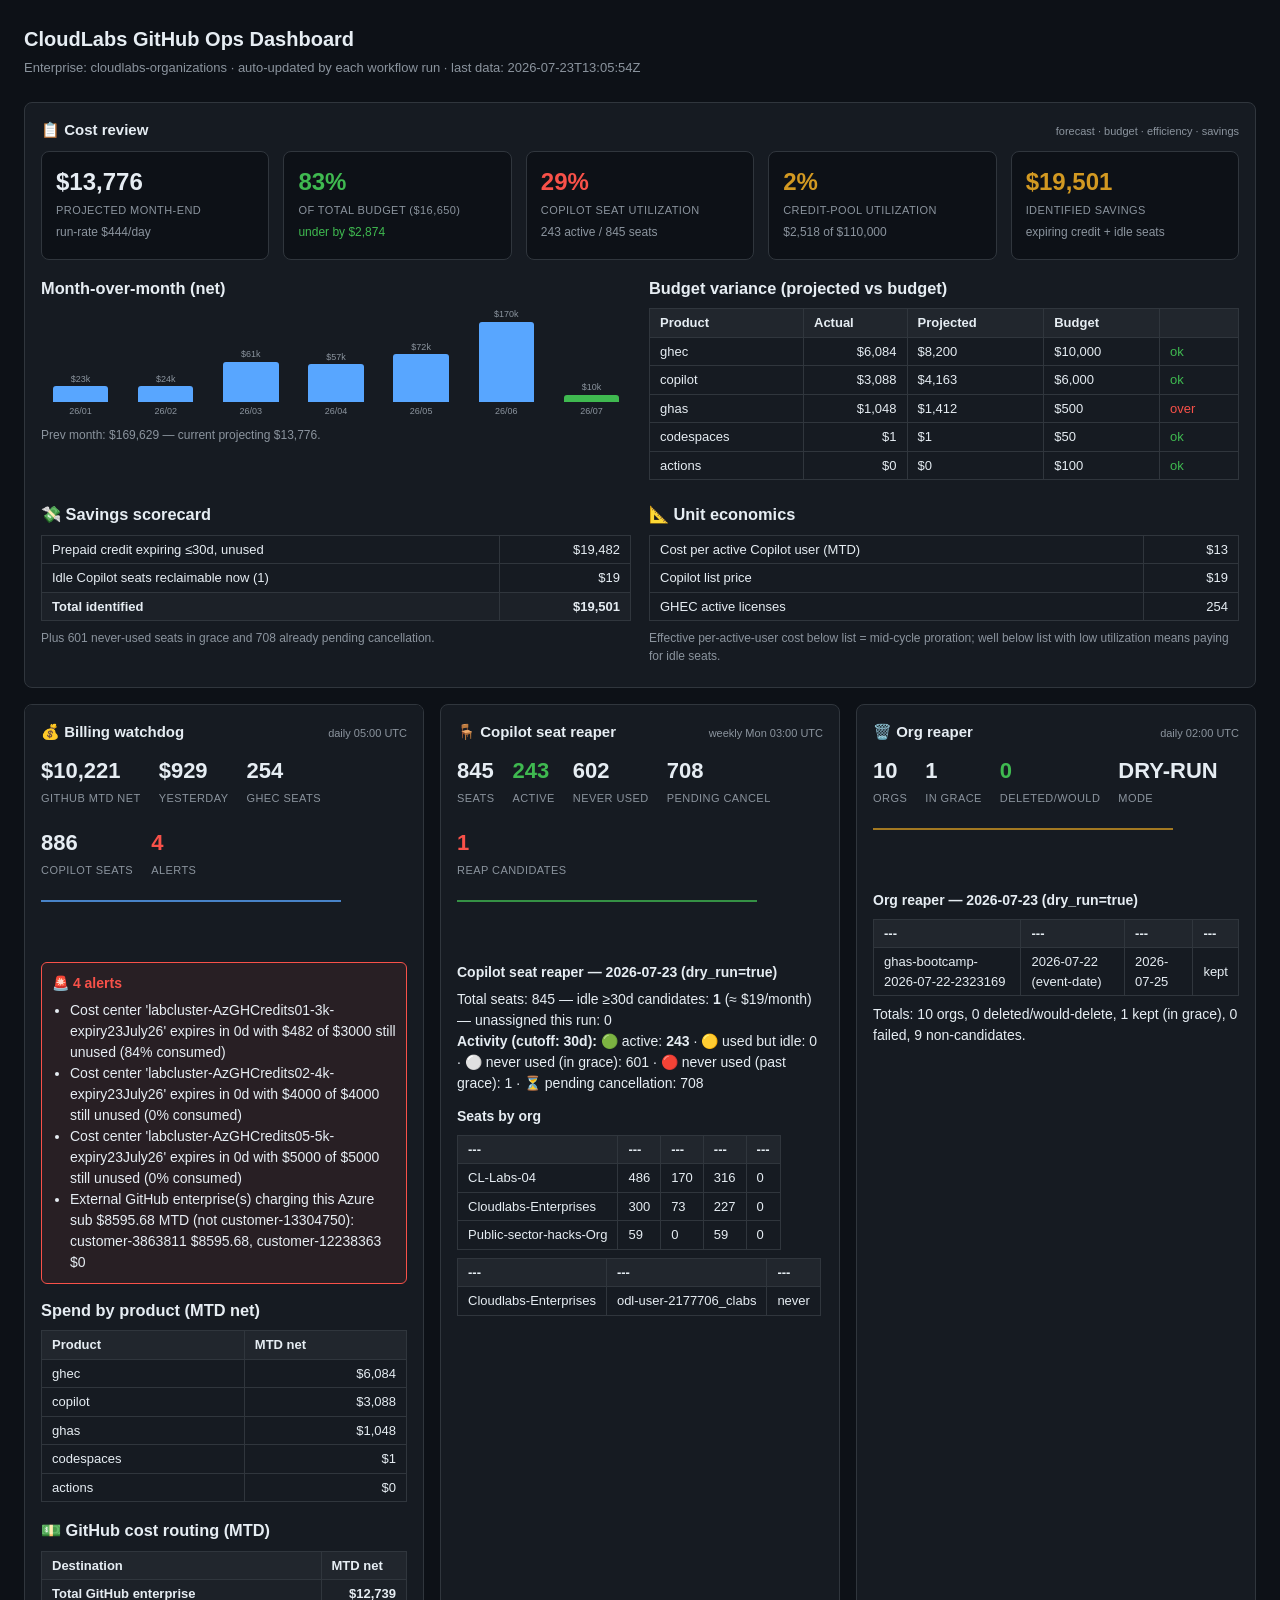
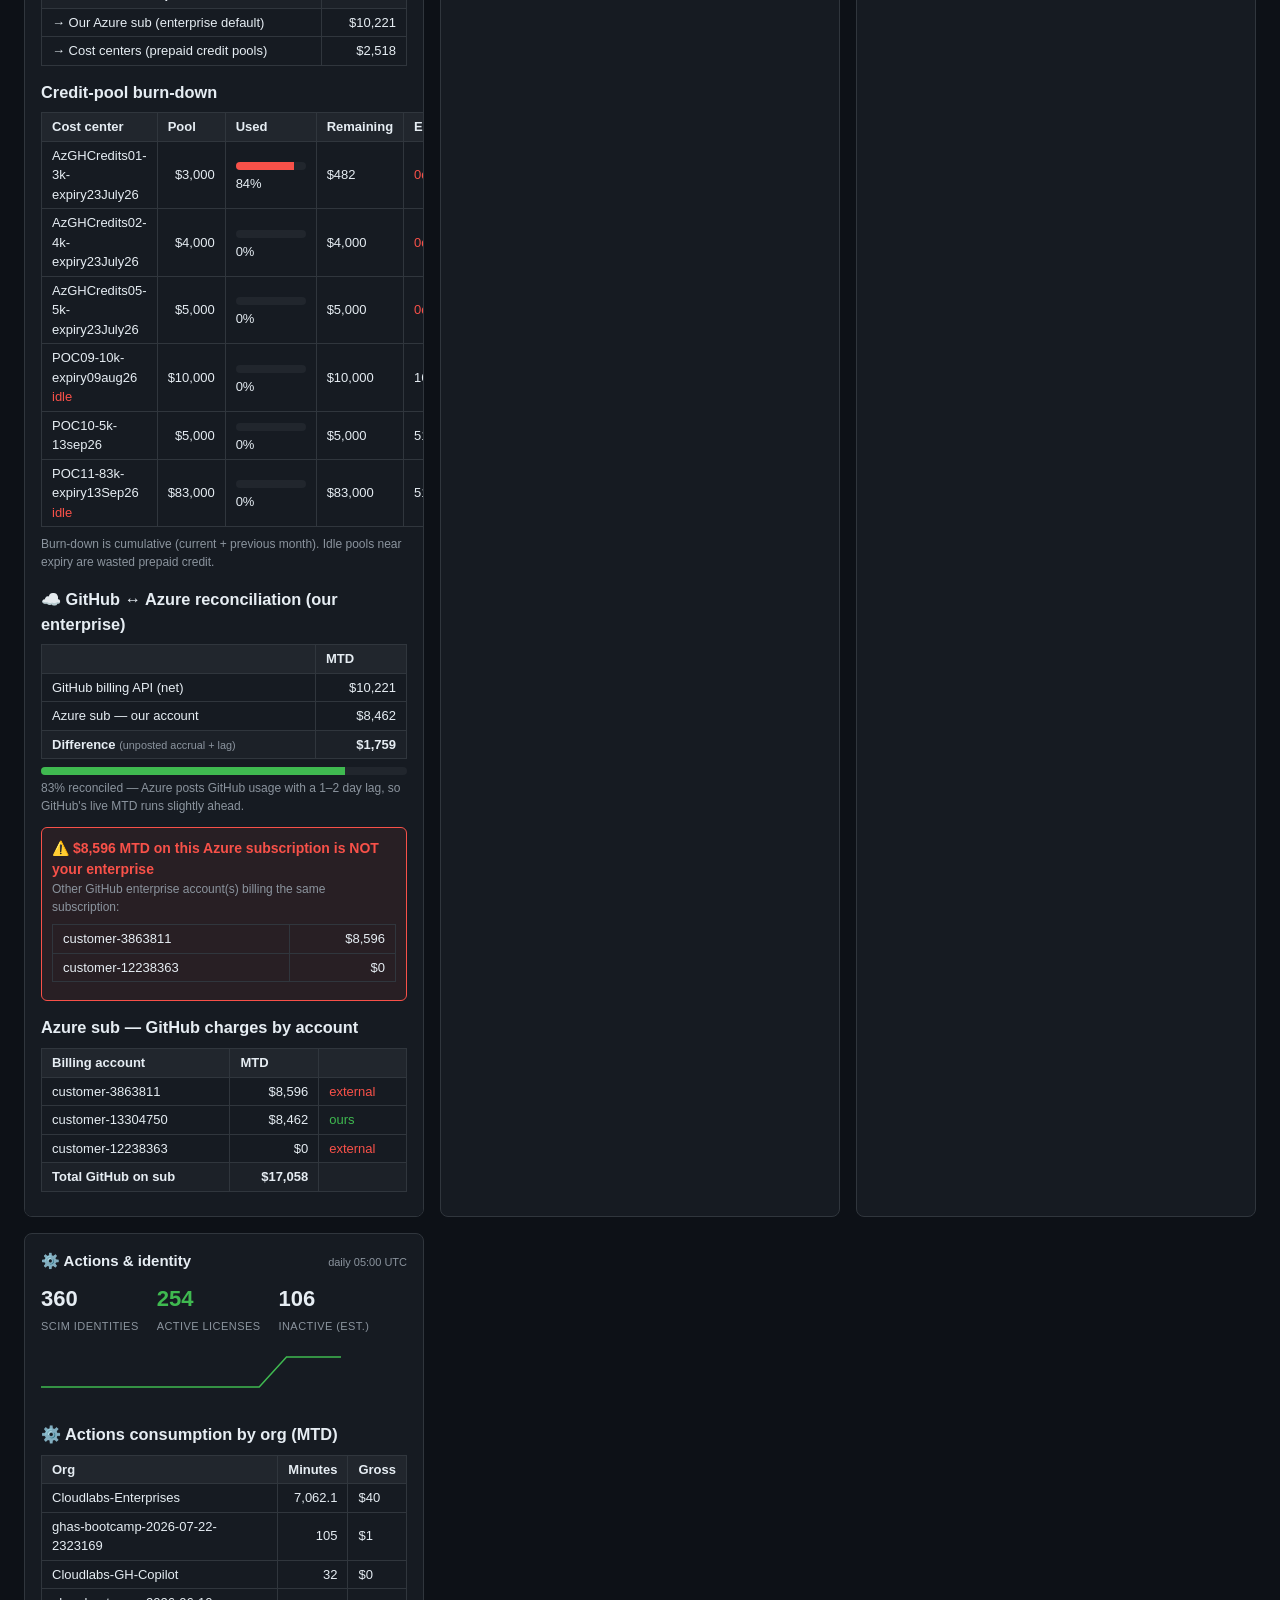
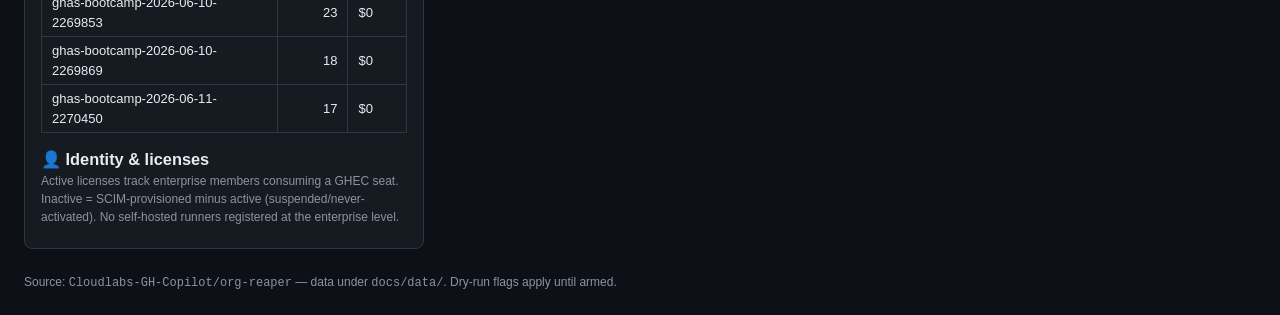
==== commit 50f58ed4: "dashboard sync 2026-07-23T16:17:05Z" ====
--- a/index.html
+++ b/index.html
@@ -37,12 +37,27 @@
   .matchfill { height:100%; background:var(--green); }
   .muted2 { color:var(--muted); font-size:12px; margin-bottom:6px; }
   .extbox { border:1px solid var(--red); border-radius:6px; padding:10px; margin:12px 0; background:rgba(248,81,73,0.08); }
+  .card.cr { margin-bottom:16px; }
+  .krow { display:flex; gap:14px; flex-wrap:wrap; margin:10px 0 16px; }
+  .kpi { flex:1; min-width:150px; border:1px solid var(--border); border-radius:8px; padding:12px 14px; background:#0d1117; }
+  .kpi .v { font-size:24px; font-weight:600; }
+  .kpi .l { color:var(--muted); font-size:11px; text-transform:uppercase; letter-spacing:.04em; margin-top:2px; }
+  .kpi .sub2 { font-size:12px; margin-top:4px; }
+  .crgrid { display:grid; grid-template-columns:repeat(auto-fit,minmax(300px,1fr)); gap:18px; }
+  .bars { display:flex; align-items:flex-end; gap:6px; height:110px; margin:8px 0; }
+  .bar { flex:1; display:flex; flex-direction:column; align-items:center; justify-content:flex-end; height:100%; }
+  .bar .col { width:70%; background:var(--blue); border-radius:3px 3px 0 0; }
+  .bar.cur .col { background:var(--green); }
+  .bar .bl { font-size:9px; color:var(--muted); margin-top:3px; }
+  .bar .bv { font-size:9px; color:var(--muted); }
+  .pos { color:var(--green); } .neg { color:var(--red); } .warn { color:var(--yellow); }
   footer { color:var(--muted); font-size:12px; margin-top:24px; }
 </style>
 </head>
 <body>
 <h1>CloudLabs GitHub Ops Dashboard</h1>
 <div class="sub">Enterprise: cloudlabs-organizations · auto-updated by each workflow run · <span id="stamp"></span></div>
+<div class="card cr" id="card-cost-review"><h2>📋 Cost review <small>forecast · budget · efficiency · savings</small></h2><div class="body">loading…</div></div>
 <div class="grid">
   <div class="card" id="card-billing-watchdog"><h2>💰 Billing watchdog <small>daily 05:00 UTC</small></h2><div class="body">loading…</div></div>
   <div class="card" id="card-copilot-seat-reaper"><h2>🪑 Copilot seat reaper <small>weekly Mon 03:00 UTC</small></h2><div class="body">loading…</div></div>
@@ -81,6 +96,18 @@
   const pts = values.map((v, i) => `${(i / (values.length - 1) * w).toFixed(1)},${(h - 3 - (v - min) / (max - min || 1) * (h - 6)).toFixed(1)}`).join(' ');
   return `<svg class="spark" width="${w}" height="${h}"><polyline fill="none" stroke="${color}" stroke-width="1.5" points="${pts}"/></svg>`;
 }
+function barChart(rows, curMonth) {
+  if (!rows || !rows.length) return '';
+  const max = Math.max(...rows.map(r => r.net), 1);
+  const bars = rows.map(r => {
+    const h = Math.max(2, Math.round(r.net / max * 100));
+    const cur = r.month === curMonth ? ' cur' : '';
+    const lbl = r.month.slice(2).replace('-', '/');
+    const val = r.net >= 1000 ? '$' + Math.round(r.net / 1000) + 'k' : '$' + Math.round(r.net);
+    return `<div class="bar${cur}"><div class="bv">${val}</div><div class="col" style="height:${h}%"></div><div class="bl">${lbl}</div></div>`;
+  }).join('');
+  return `<div class="bars">${bars}</div>`;
+}
 async function fetchText(p) { const r = await fetch(p + '?t=' + Date.now()); return r.ok ? r.text() : null; }
 async function fetchJson(p) { const r = await fetch(p + '?t=' + Date.now()); return r.ok ? r.json() : null; }
 async function loadCard(slug, statFn, hideMarkdown) {
@@ -186,6 +213,76 @@
     <div class="stat"><b>${l.dry_run === 'true' ? 'DRY-RUN' : 'ARMED'}</b><span>mode</span></div>
   </div>` + spark(h.map(x => x.orgs ?? 0), '#d29922');
 });
+(async function loadCostReview() {
+  const el = document.querySelector('#card-cost-review .body');
+  const [bh, sh] = await Promise.all([fetchJson('data/billing-watchdog-history.json'), fetchJson('data/copilot-seat-reaper-history.json')]);
+  if (!bh || !bh.length) { el.innerHTML = '<p class="alert">no data yet</p>'; return; }
+  const b = bh[bh.length - 1];
+  const s = (sh && sh.length) ? sh[sh.length - 1] : {};
+  const usd = v => '$' + Math.round(v ?? 0).toLocaleString();
+  const curMonth = (b.monthly && b.monthly.length) ? b.monthly[b.monthly.length - 1].month : '';
+
+  // Forecast & budget
+  const bv = b.budget_variance || [];
+  const totalBudget = bv.reduce((a, x) => a + (x.budget || 0), 0);
+  const proj = b.proj_month_end ?? 0;
+  const budgetPct = totalBudget > 0 ? Math.round(proj / totalBudget * 100) : 0;
+  const budgetCls = budgetPct > 100 ? 'neg' : budgetPct > 85 ? 'warn' : 'pos';
+
+  // Efficiency
+  const copTotal = s.total ?? b.copilot ?? 0, copActive = s.active ?? 0;
+  const copUtil = copTotal > 0 ? Math.round(copActive / copTotal * 100) : 0;
+  const poolCommitted = (b.cost_centers || []).reduce((a, c) => a + (c.pool || 0), 0);
+  const poolUsed = (b.cost_centers || []).reduce((a, c) => a + (c.cumulative || 0), 0);
+  const poolUtil = poolCommitted > 0 ? Math.round(poolUsed / poolCommitted * 100) : 0;
+
+  // Savings scorecard
+  const expiringUnused = (b.cost_centers || []).filter(c => c.days_left != null && c.days_left <= 30).reduce((a, c) => a + (c.remaining || 0), 0);
+  const reclaimSeats = s.candidates ?? 0;
+  const reclaimSeat$ = reclaimSeats * 19;
+  const pipelineSeats = s.never_in_grace ?? 0;
+  const savings = expiringUnused + reclaimSeat$;
+
+  // Unit economics
+  const copNet = (b.by_product || []).find(p => p.product === 'copilot')?.net ?? 0;
+  const perActiveCop = copActive > 0 ? copNet / copActive : 0;
+
+  let h = `<div class="krow">
+    <div class="kpi"><div class="v">${usd(proj)}</div><div class="l">Projected month-end</div><div class="sub2 muted2">run-rate ${usd(b.run_rate_daily)}/day</div></div>
+    <div class="kpi"><div class="v ${budgetCls}">${budgetPct}%</div><div class="l">of total budget (${usd(totalBudget)})</div><div class="sub2 ${budgetCls}">${budgetPct > 100 ? 'over' : 'under'} by ${usd(Math.abs(proj - totalBudget))}</div></div>
+    <div class="kpi"><div class="v ${copUtil < 40 ? 'neg' : copUtil < 70 ? 'warn' : 'pos'}">${copUtil}%</div><div class="l">Copilot seat utilization</div><div class="sub2 muted2">${copActive} active / ${copTotal} seats</div></div>
+    <div class="kpi"><div class="v ${poolUtil < 20 ? 'warn' : 'pos'}">${poolUtil}%</div><div class="l">Credit-pool utilization</div><div class="sub2 muted2">${usd(poolUsed)} of ${usd(poolCommitted)}</div></div>
+    <div class="kpi"><div class="v ${savings > 1000 ? 'warn' : 'pos'}">${usd(savings)}</div><div class="l">Identified savings</div><div class="sub2 muted2">expiring credit + idle seats</div></div>
+  </div>`;
+
+  h += '<div class="crgrid">';
+  // MoM trend
+  h += `<div><h3>Month-over-month (net)</h3>${barChart(b.monthly, curMonth)}<div class="muted2">Prev month: ${usd(b.prev_month_total)} — current projecting ${usd(proj)}.</div></div>`;
+  // Budget variance
+  h += `<div><h3>Budget variance (projected vs budget)</h3><table class="cmp"><tr><th>Product</th><th>Actual</th><th>Projected</th><th>Budget</th><th></th></tr>`;
+  bv.forEach(x => {
+    const over = x.budget != null && x.projected > x.budget;
+    h += `<tr><td>${x.product}</td><td>${usd(x.actual)}</td><td>${usd(x.projected)}</td><td>${x.budget != null ? usd(x.budget) : '—'}</td><td>${x.budget == null ? '' : over ? '<span class="neg">over</span>' : '<span class="pos">ok</span>'}</td></tr>`;
+  });
+  h += `</table></div>`;
+  h += '</div>';
+
+  // Savings breakdown + unit economics
+  h += `<div class="crgrid" style="margin-top:14px">
+    <div><h3>💸 Savings scorecard</h3><table class="cmp">
+      <tr><td>Prepaid credit expiring ≤30d, unused</td><td>${usd(expiringUnused)}</td></tr>
+      <tr><td>Idle Copilot seats reclaimable now (${reclaimSeats})</td><td>${usd(reclaimSeat$)}</td></tr>
+      <tr class="delta"><td>Total identified</td><td>${usd(savings)}</td></tr>
+    </table><div class="muted2">Plus ${pipelineSeats} never-used seats in grace and ${(s.pending_cancel ?? 0)} already pending cancellation.</div></div>
+    <div><h3>📐 Unit economics</h3><table class="cmp">
+      <tr><td>Cost per active Copilot user (MTD)</td><td>${usd(perActiveCop)}</td></tr>
+      <tr><td>Copilot list price</td><td>$19</td></tr>
+      <tr><td>GHEC active licenses</td><td>${b.active_licenses ?? '—'}</td></tr>
+    </table><div class="muted2">Effective per-active-user cost below list = mid-cycle proration; well below list with low utilization means paying for idle seats.</div></div>
+  </div>`;
+
+  el.innerHTML = h;
+})();
 (async function loadHealth() {
   const el = document.querySelector('#card-enterprise-health .body');
   const hist = await fetchJson('data/billing-watchdog-history.json');
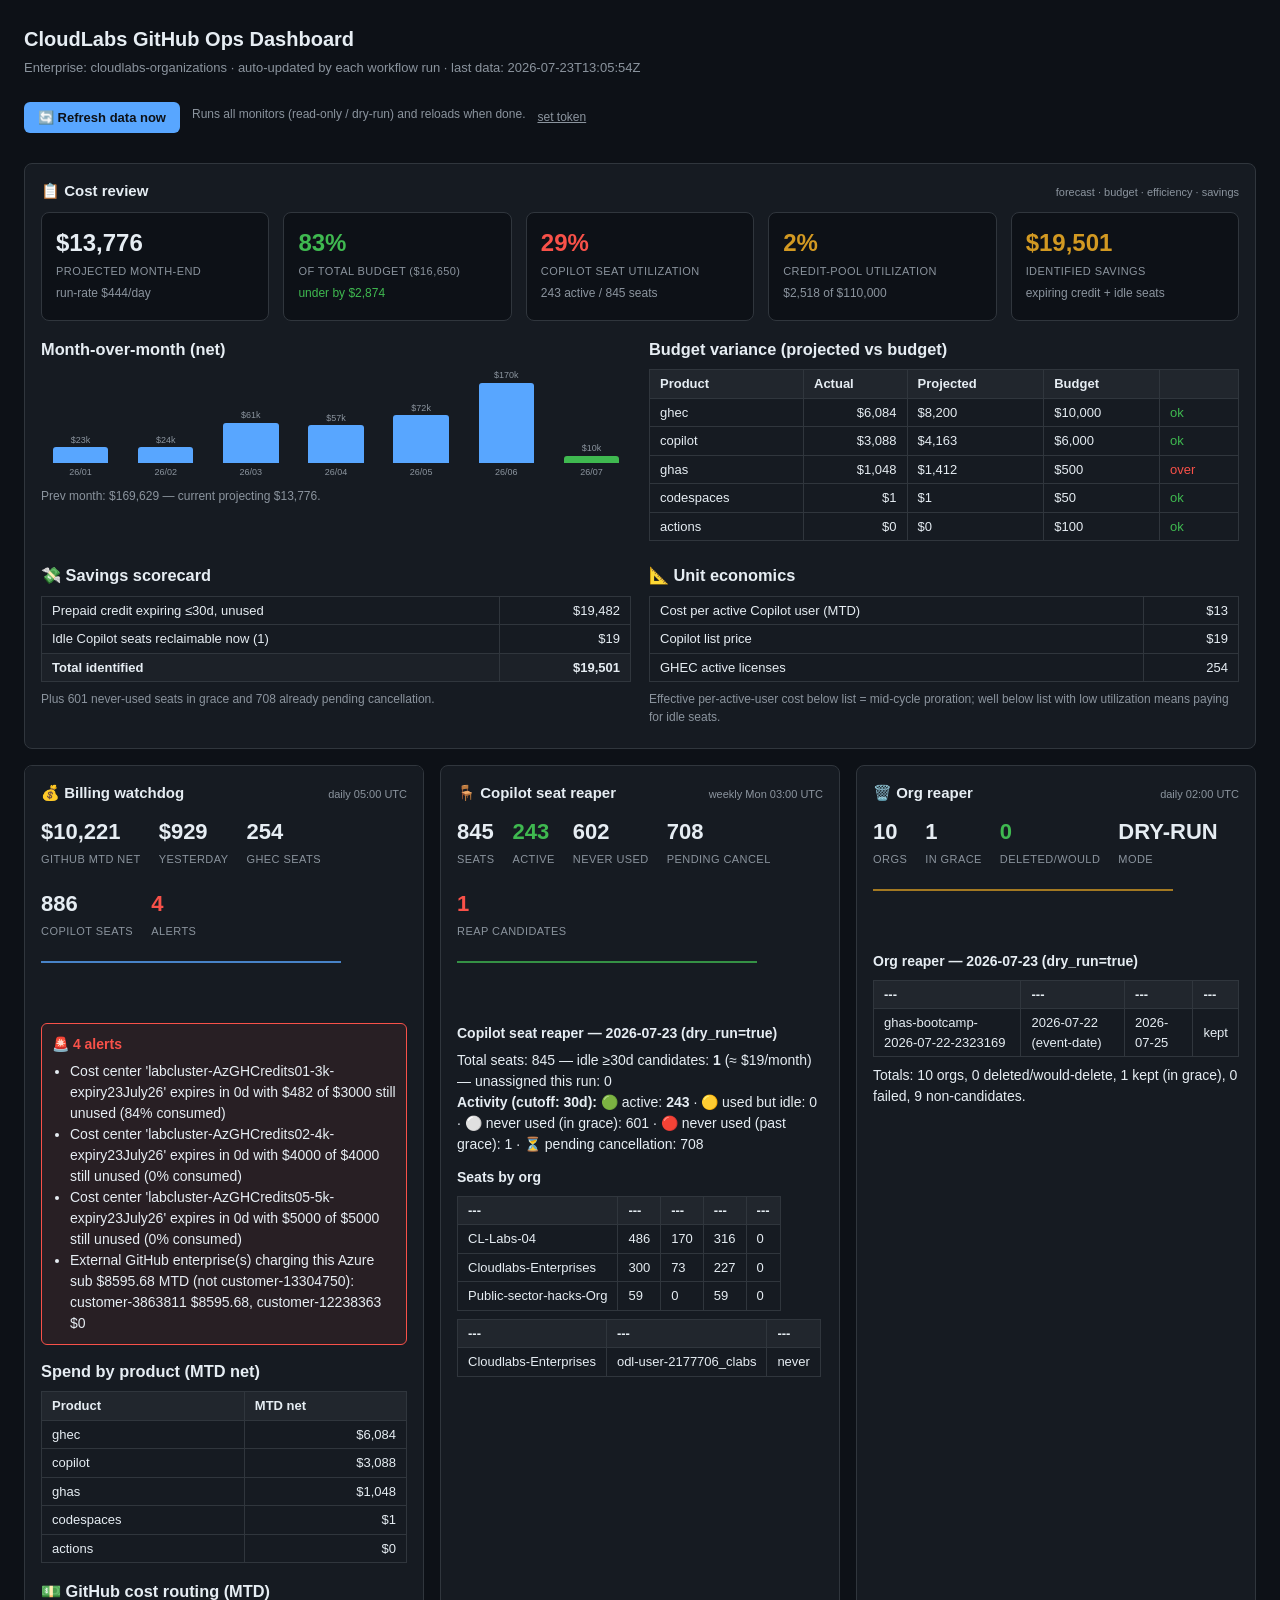
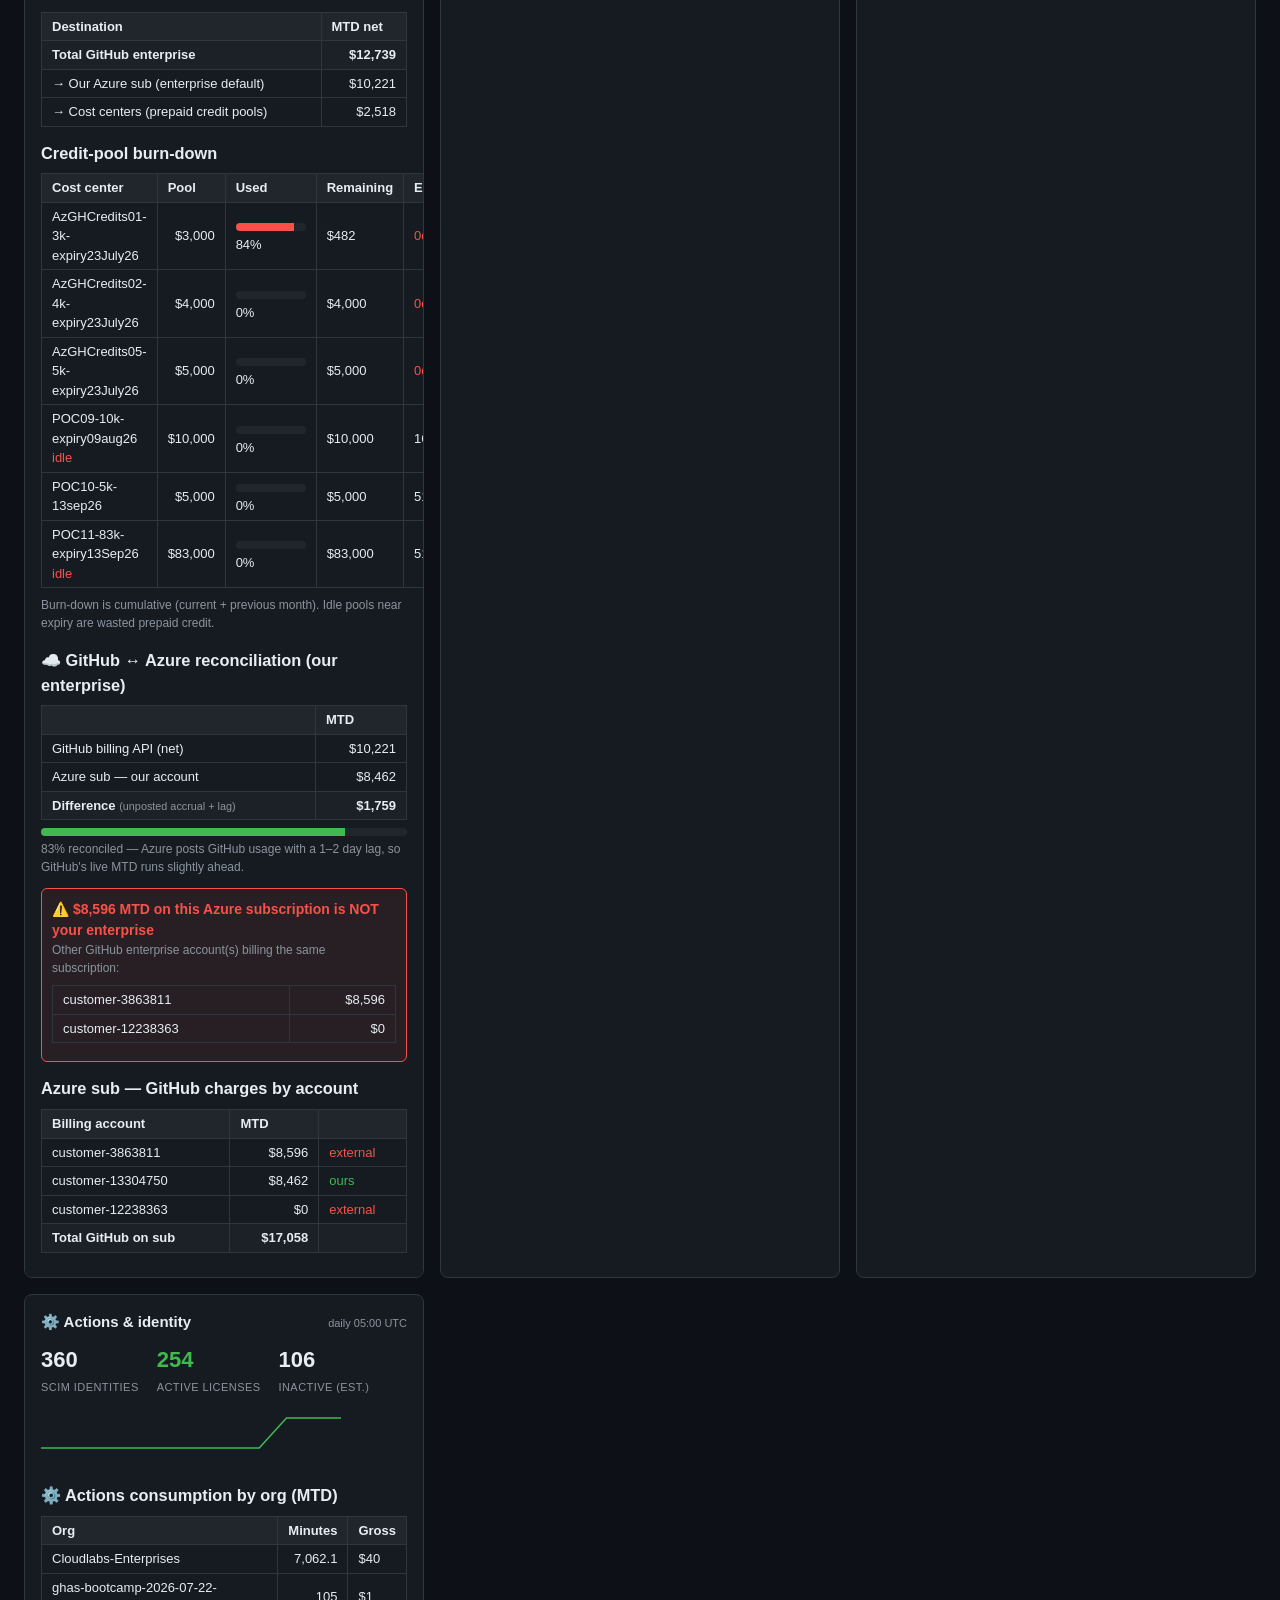
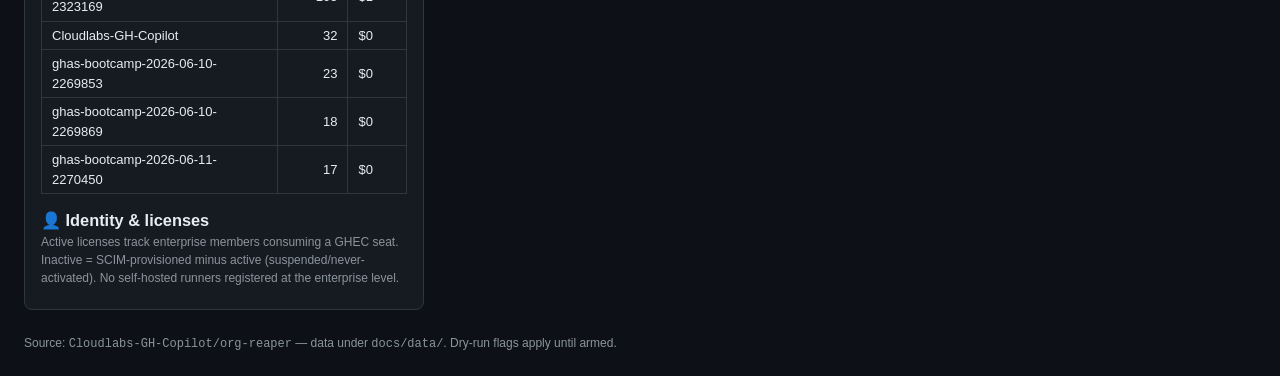
==== commit d837619f: "dashboard sync 2026-07-23T16:48:06Z" ====
--- a/index.html
+++ b/index.html
@@ -51,12 +51,29 @@
   .bar .bl { font-size:9px; color:var(--muted); margin-top:3px; }
   .bar .bv { font-size:9px; color:var(--muted); }
   .pos { color:var(--green); } .neg { color:var(--red); } .warn { color:var(--yellow); }
+  .refreshbar { display:flex; align-items:center; gap:12px; flex-wrap:wrap; margin-bottom:18px; }
+  #refreshBtn { background:var(--blue); color:#0d1117; border:none; border-radius:6px; padding:8px 14px; font-size:13px; font-weight:600; cursor:pointer; }
+  #refreshBtn:disabled { opacity:.5; cursor:default; }
+  button.link { background:none; border:none; color:var(--muted); font-size:12px; text-decoration:underline; cursor:pointer; padding:0; }
+  .progress { display:flex; gap:10px; flex-wrap:wrap; width:100%; }
+  .pchip { font-size:12px; padding:3px 9px; border-radius:12px; border:1px solid var(--border); background:#0d1117; }
+  .pchip.run { border-color:var(--blue); color:var(--blue); }
+  .pchip.done { border-color:var(--green); color:var(--green); }
+  .pchip.fail { border-color:var(--red); color:var(--red); }
+  .spin { display:inline-block; animation:sp 1s linear infinite; }
+  @keyframes sp { to { transform:rotate(360deg); } }
   footer { color:var(--muted); font-size:12px; margin-top:24px; }
 </style>
 </head>
 <body>
 <h1>CloudLabs GitHub Ops Dashboard</h1>
 <div class="sub">Enterprise: cloudlabs-organizations · auto-updated by each workflow run · <span id="stamp"></span></div>
+<div class="refreshbar">
+  <button id="refreshBtn" onclick="refreshAll()">🔄 Refresh data now</button>
+  <span id="refreshHint" class="muted2">Runs all monitors (read-only / dry-run) and reloads when done.</span>
+  <button id="tokenBtn" class="link" onclick="setToken()">set token</button>
+  <div id="progress" class="progress"></div>
+</div>
 <div class="card cr" id="card-cost-review"><h2>📋 Cost review <small>forecast · budget · efficiency · savings</small></h2><div class="body">loading…</div></div>
 <div class="grid">
   <div class="card" id="card-billing-watchdog"><h2>💰 Billing watchdog <small>daily 05:00 UTC</small></h2><div class="body">loading…</div></div>
@@ -120,7 +137,7 @@
   el.innerHTML = html;
   if (hist && hist.length) document.getElementById('stamp').textContent = 'last data: ' + hist[hist.length - 1].date;
 }
-loadCard('billing-watchdog', h => {
+const billingFn = h => {
   const l = h[h.length - 1];
   const usd = v => '$' + (v ?? 0).toLocaleString(undefined, {maximumFractionDigits: 0});
   let html = `<div class="stats">
@@ -193,8 +210,8 @@
       </table>`;
   }
   return html;
-}, true);
-loadCard('copilot-seat-reaper', h => {
+};
+const seatFn = h => {
   const l = h[h.length - 1];
   return `<div class="stats">
     <div class="stat"><b>${l.total ?? '—'}</b><span>seats</span></div>
@@ -203,8 +220,8 @@
     <div class="stat"><b>${l.pending_cancel ?? '—'}</b><span>pending cancel</span></div>
     <div class="stat"><b class="${(l.candidates ?? 0) > 0 ? 'alert' : 'ok'}">${l.candidates ?? 0}</b><span>reap candidates</span></div>
   </div>` + spark(h.map(x => x.active ?? 0), '#3fb950');
-});
-loadCard('org-reaper', h => {
+};
+const orgFn = h => {
   const l = h[h.length - 1];
   return `<div class="stats">
     <div class="stat"><b>${l.orgs ?? '—'}</b><span>orgs</span></div>
@@ -212,8 +229,8 @@
     <div class="stat"><b class="${(l.deleted ?? 0) > 0 ? 'alert' : 'ok'}">${l.deleted ?? 0}</b><span>deleted/would</span></div>
     <div class="stat"><b>${l.dry_run === 'true' ? 'DRY-RUN' : 'ARMED'}</b><span>mode</span></div>
   </div>` + spark(h.map(x => x.orgs ?? 0), '#d29922');
-});
-(async function loadCostReview() {
+};
+async function loadCostReview() {
   const el = document.querySelector('#card-cost-review .body');
   const [bh, sh] = await Promise.all([fetchJson('data/billing-watchdog-history.json'), fetchJson('data/copilot-seat-reaper-history.json')]);
   if (!bh || !bh.length) { el.innerHTML = '<p class="alert">no data yet</p>'; return; }
@@ -282,8 +299,8 @@
   </div>`;
 
   el.innerHTML = h;
-})();
-(async function loadHealth() {
+}
+async function loadHealth() {
   const el = document.querySelector('#card-enterprise-health .body');
   const hist = await fetchJson('data/billing-watchdog-history.json');
   if (!hist || !hist.length) { el.innerHTML = '<p class="alert">no data yet</p>'; return; }
@@ -305,7 +322,96 @@
   html += `<h3 style="margin-top:14px">👤 Identity & licenses</h3>
     <div class="muted2">Active licenses track enterprise members consuming a GHEC seat. Inactive = SCIM-provisioned minus active (suspended/never-activated). No self-hosted runners registered at the enterprise level.</div>`;
   el.innerHTML = html;
-})();
+}
+
+async function renderAll() {
+  await Promise.all([
+    loadCard('billing-watchdog', billingFn, true),
+    loadCard('copilot-seat-reaper', seatFn),
+    loadCard('org-reaper', orgFn),
+    loadCostReview(),
+    loadHealth()
+  ]);
+}
+renderAll();
+
+// ---- Refresh button: trigger all monitors (read-only / dry-run) and poll ----
+const GH_REPO = 'Cloudlabs-GH-Copilot/org-reaper';
+// dry_run:true on the reapers guarantees the refresh never deletes an org or changes a seat.
+const WFS = [
+  { file: 'billing-watchdog.yml', label: 'billing', inputs: {} },
+  { file: 'copilot-seat-reaper.yml', label: 'seats', inputs: { dry_run: 'true' } },
+  { file: 'org-reaper.yml', label: 'orgs', inputs: { dry_run: 'true' } },
+];
+function getToken() { return localStorage.getItem('gh_pat') || ''; }
+function setToken() {
+  const t = prompt('Paste a GitHub token with Actions read/write on ' + GH_REPO + '.\nStored only in this browser (localStorage); never sent anywhere except api.github.com.');
+  if (t !== null) { localStorage.setItem('gh_pat', t.trim()); alert('Token saved in this browser.'); }
+}
+async function gh(path, method, body) {
+  const r = await fetch('https://api.github.com/' + path, {
+    method: method || 'GET',
+    headers: { 'Authorization': 'Bearer ' + getToken(), 'Accept': 'application/vnd.github+json', 'X-GitHub-Api-Version': '2022-11-28' },
+    body: body ? JSON.stringify(body) : undefined,
+  });
+  return r;
+}
+function setChips(states) {
+  document.getElementById('progress').innerHTML = states.map(s =>
+    `<span class="pchip ${s.cls}">${s.cls === 'run' ? '<span class="spin">↻</span> ' : s.cls === 'done' ? '✓ ' : s.cls === 'fail' ? '✕ ' : ''}${s.label}: ${s.text}</span>`
+  ).join('');
+}
+const sleep = ms => new Promise(r => setTimeout(r, ms));
+async function refreshAll() {
+  const btn = document.getElementById('refreshBtn');
+  if (!getToken()) { setToken(); if (!getToken()) return; }
+  btn.disabled = true;
+  const startISO = new Date(Date.now() - 15000).toISOString();
+  try {
+    // 1. Dispatch all three workflows.
+    setChips(WFS.map(w => ({ label: w.label, cls: 'run', text: 'starting…' })));
+    for (const w of WFS) {
+      const r = await gh(`repos/${GH_REPO}/actions/workflows/${w.file}/dispatches`, 'POST', { ref: 'main', inputs: w.inputs });
+      if (r.status === 401) { localStorage.removeItem('gh_pat'); throw new Error('Token rejected (401). Click “set token” and paste a valid one.'); }
+      if (r.status !== 204) throw new Error(`Dispatch ${w.file} failed: HTTP ${r.status} ${(await r.text()).slice(0,120)}`);
+    }
+    // 2. Poll each workflow's newest run until complete.
+    const done = {};
+    for (let tick = 0; tick < 120; tick++) {
+      await sleep(5000);
+      const states = [];
+      for (const w of WFS) {
+        if (done[w.file]) { states.push(done[w.file]); continue; }
+        const r = await gh(`repos/${GH_REPO}/actions/workflows/${w.file}/runs?event=workflow_dispatch&per_page=3`);
+        const runs = r.ok ? (await r.json()).workflow_runs || [] : [];
+        const run = runs.find(x => x.created_at >= startISO) || runs[0];
+        if (!run) { states.push({ label: w.label, cls: 'run', text: 'queued' }); continue; }
+        if (run.status === 'completed') {
+          const st = { label: w.label, cls: run.conclusion === 'success' ? 'done' : 'fail', text: run.conclusion };
+          done[w.file] = st; states.push(st);
+        } else { states.push({ label: w.label, cls: 'run', text: run.status }); }
+      }
+      // publish/sync status once data workflows are done
+      if (Object.keys(done).length === WFS.length) {
+        const pr = await gh(`repos/${GH_REPO}/actions/workflows/publish-public.yml/runs?per_page=3`);
+        const pruns = pr.ok ? (await pr.json()).workflow_runs || [] : [];
+        const prun = pruns.find(x => x.created_at >= startISO);
+        if (prun && prun.status === 'completed') { states.push({ label: 'publish', cls: prun.conclusion === 'success' ? 'done' : 'fail', text: prun.conclusion }); setChips(states); break; }
+        else states.push({ label: 'publish', cls: 'run', text: prun ? prun.status : 'pending' });
+      }
+      setChips(states);
+    }
+    // 3. Reload data (cache-busted fetches already used by loaders).
+    setChips([{ label: 'reloading dashboard', cls: 'run', text: '…' }]);
+    await sleep(4000);
+    await renderAll();
+    document.getElementById('progress').innerHTML = '<span class="pchip done">✓ updated ' + new Date().toLocaleTimeString() + '</span>';
+  } catch (e) {
+    document.getElementById('progress').innerHTML = '<span class="pchip fail">✕ ' + esc(e.message) + '</span>';
+  } finally {
+    btn.disabled = false;
+  }
+}
 </script>
 </body>
 </html>
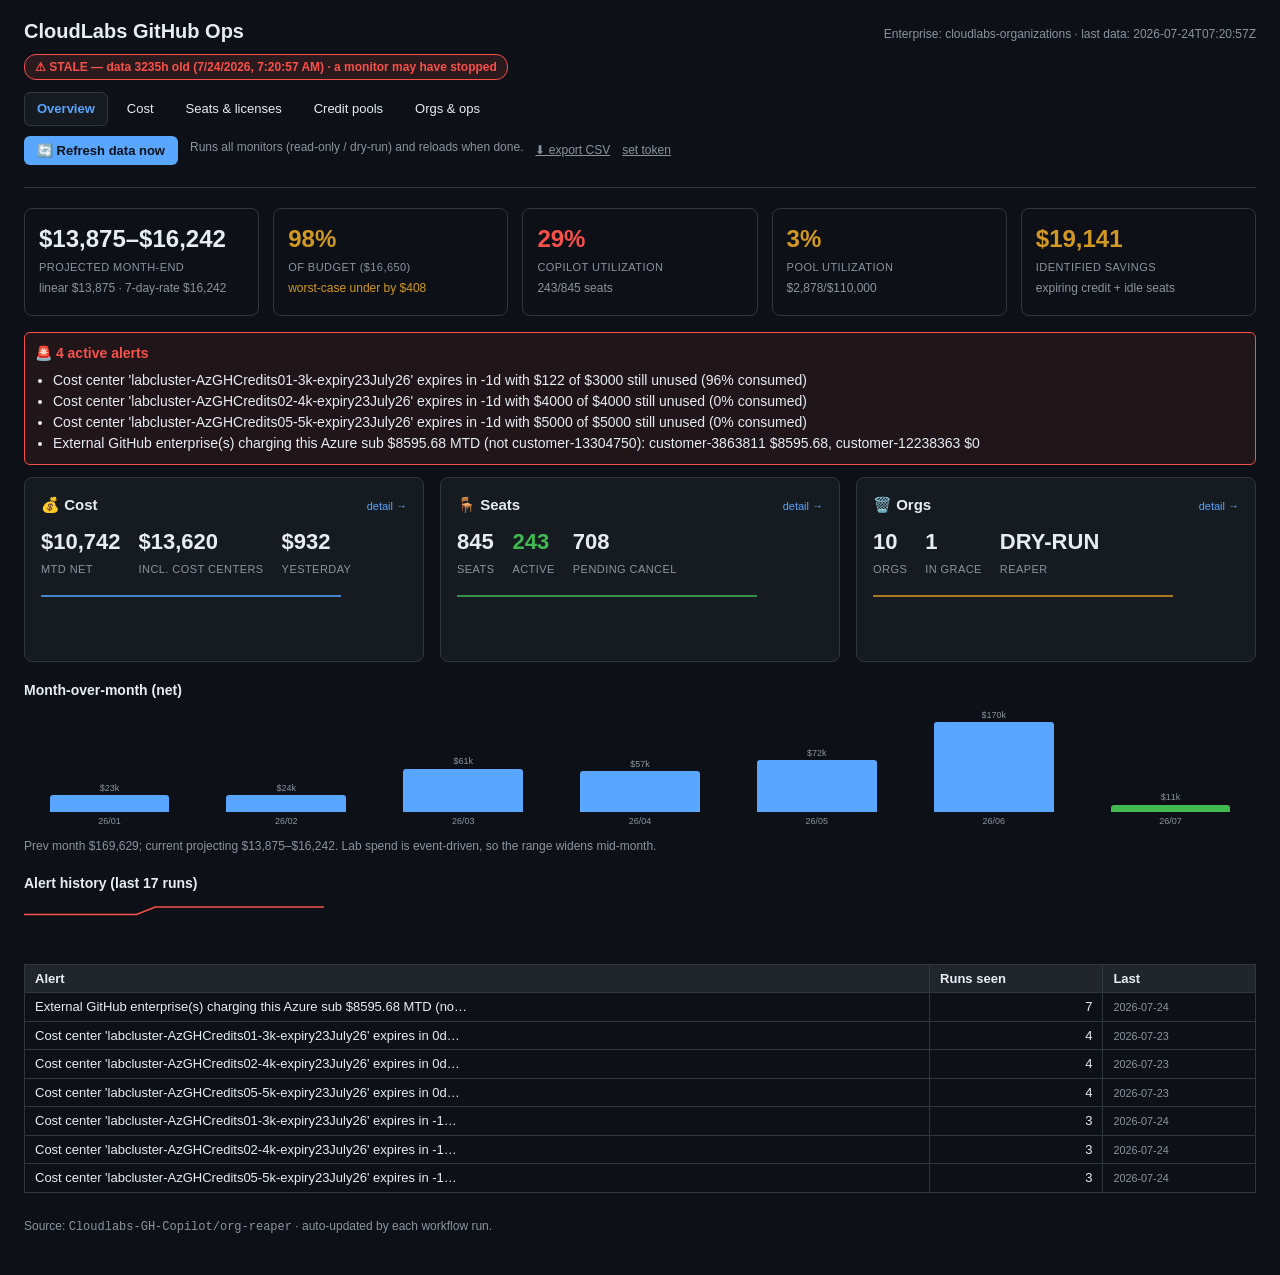
==== commit e42330a6: "dashboard sync 2026-07-24T07:24:17Z" ====
--- a/index.html
+++ b/index.html
@@ -3,415 +3,15 @@
 <head>
 <meta charset="utf-8">
 <meta name="viewport" content="width=device-width, initial-scale=1">
-<title>CloudLabs GitHub Ops Dashboard</title>
-<style>
-  :root { --bg:#0d1117; --card:#161b22; --border:#30363d; --fg:#e6edf3; --muted:#8b949e;
-          --green:#3fb950; --yellow:#d29922; --red:#f85149; --blue:#58a6ff; }
-  * { box-sizing:border-box; margin:0; }
-  body { background:var(--bg); color:var(--fg); font:14px/1.5 -apple-system,"Segoe UI",Helvetica,Arial,sans-serif; padding:24px; }
-  h1 { font-size:20px; margin-bottom:4px; }
-  .sub { color:var(--muted); margin-bottom:24px; font-size:13px; }
-  .grid { display:grid; grid-template-columns:repeat(auto-fit,minmax(340px,1fr)); gap:16px; }
-  .card { background:var(--card); border:1px solid var(--border); border-radius:8px; padding:16px; overflow-x:auto; }
-  .card h2 { font-size:15px; margin-bottom:8px; display:flex; justify-content:space-between; align-items:baseline; }
-  .card h2 small { color:var(--muted); font-weight:normal; font-size:11px; }
-  .stats { display:flex; gap:18px; flex-wrap:wrap; margin:10px 0 14px; }
-  .stat b { display:block; font-size:22px; }
-  .stat span { color:var(--muted); font-size:11px; text-transform:uppercase; letter-spacing:.04em; }
-  .spark { margin:4px 0 10px; }
-  .md h2,.md h3 { font-size:14px; margin:12px 0 6px; }
-  .md table { border-collapse:collapse; margin:8px 0; font-size:13px; }
-  .md th,.md td { border:1px solid var(--border); padding:4px 10px; text-align:left; }
-  .md th { background:#21262d; }
-  .md pre { background:#0d1117; border:1px solid var(--border); border-radius:6px; padding:10px; font-size:12.5px; margin:8px 0; }
-  .md ul { padding-left:20px; margin:6px 0; }
-  .alert { color:var(--red); }
-  .ok { color:var(--green); }
-  table.cmp { border-collapse:collapse; margin:8px 0; font-size:13px; width:100%; }
-  table.cmp th, table.cmp td { border:1px solid var(--border); padding:4px 10px; text-align:left; }
-  table.cmp th { background:#21262d; }
-  table.cmp td:nth-child(2) { text-align:right; font-variant-numeric:tabular-nums; }
-  table.cmp tr.delta td { font-weight:600; background:#1c2128; }
-  table.cmp small { color:var(--muted); font-weight:normal; }
-  .matchbar { height:8px; background:#21262d; border-radius:4px; overflow:hidden; margin:6px 0 4px; }
-  .matchfill { height:100%; background:var(--green); }
-  .muted2 { color:var(--muted); font-size:12px; margin-bottom:6px; }
-  .extbox { border:1px solid var(--red); border-radius:6px; padding:10px; margin:12px 0; background:rgba(248,81,73,0.08); }
-  .card.cr { margin-bottom:16px; }
-  .krow { display:flex; gap:14px; flex-wrap:wrap; margin:10px 0 16px; }
-  .kpi { flex:1; min-width:150px; border:1px solid var(--border); border-radius:8px; padding:12px 14px; background:#0d1117; }
-  .kpi .v { font-size:24px; font-weight:600; }
-  .kpi .l { color:var(--muted); font-size:11px; text-transform:uppercase; letter-spacing:.04em; margin-top:2px; }
-  .kpi .sub2 { font-size:12px; margin-top:4px; }
-  .crgrid { display:grid; grid-template-columns:repeat(auto-fit,minmax(300px,1fr)); gap:18px; }
-  .bars { display:flex; align-items:flex-end; gap:6px; height:110px; margin:8px 0; }
-  .bar { flex:1; display:flex; flex-direction:column; align-items:center; justify-content:flex-end; height:100%; }
-  .bar .col { width:70%; background:var(--blue); border-radius:3px 3px 0 0; }
-  .bar.cur .col { background:var(--green); }
-  .bar .bl { font-size:9px; color:var(--muted); margin-top:3px; }
-  .bar .bv { font-size:9px; color:var(--muted); }
-  .pos { color:var(--green); } .neg { color:var(--red); } .warn { color:var(--yellow); }
-  .refreshbar { display:flex; align-items:center; gap:12px; flex-wrap:wrap; margin-bottom:18px; }
-  #refreshBtn { background:var(--blue); color:#0d1117; border:none; border-radius:6px; padding:8px 14px; font-size:13px; font-weight:600; cursor:pointer; }
-  #refreshBtn:disabled { opacity:.5; cursor:default; }
-  button.link { background:none; border:none; color:var(--muted); font-size:12px; text-decoration:underline; cursor:pointer; padding:0; }
-  .progress { display:flex; gap:10px; flex-wrap:wrap; width:100%; }
-  .pchip { font-size:12px; padding:3px 9px; border-radius:12px; border:1px solid var(--border); background:#0d1117; }
-  .pchip.run { border-color:var(--blue); color:var(--blue); }
-  .pchip.done { border-color:var(--green); color:var(--green); }
-  .pchip.fail { border-color:var(--red); color:var(--red); }
-  .spin { display:inline-block; animation:sp 1s linear infinite; }
-  @keyframes sp { to { transform:rotate(360deg); } }
-  footer { color:var(--muted); font-size:12px; margin-top:24px; }
-</style>
+<title>CloudLabs GitHub Ops — Overview</title>
+<link rel="stylesheet" href="assets/style.css">
 </head>
 <body>
-<h1>CloudLabs GitHub Ops Dashboard</h1>
-<div class="sub">Enterprise: cloudlabs-organizations · auto-updated by each workflow run · <span id="stamp"></span></div>
-<div class="refreshbar">
-  <button id="refreshBtn" onclick="refreshAll()">🔄 Refresh data now</button>
-  <span id="refreshHint" class="muted2">Runs all monitors (read-only / dry-run) and reloads when done.</span>
-  <button id="tokenBtn" class="link" onclick="setToken()">set token</button>
-  <div id="progress" class="progress"></div>
-</div>
-<div class="card cr" id="card-cost-review"><h2>📋 Cost review <small>forecast · budget · efficiency · savings</small></h2><div class="body">loading…</div></div>
-<div class="grid">
-  <div class="card" id="card-billing-watchdog"><h2>💰 Billing watchdog <small>daily 05:00 UTC</small></h2><div class="body">loading…</div></div>
-  <div class="card" id="card-copilot-seat-reaper"><h2>🪑 Copilot seat reaper <small>weekly Mon 03:00 UTC</small></h2><div class="body">loading…</div></div>
-  <div class="card" id="card-org-reaper"><h2>🗑️ Org reaper <small>daily 02:00 UTC</small></h2><div class="body">loading…</div></div>
-  <div class="card" id="card-enterprise-health"><h2>⚙️ Actions & identity <small>daily 05:00 UTC</small></h2><div class="body">loading…</div></div>
-</div>
-<footer>Source: <code>Cloudlabs-GH-Copilot/org-reaper</code> — data under <code>docs/data/</code>. Dry-run flags apply until armed.</footer>
+<div id="nav"></div>
+<div id="content">loading…</div>
+<footer>Source: <code>Cloudlabs-GH-Copilot/org-reaper</code> · auto-updated by each workflow run.</footer>
 <script>
-const esc = s => s.replace(/&/g,'&amp;').replace(/</g,'&lt;').replace(/>/g,'&gt;');
-function mdToHtml(md) {
-  const lines = md.split('\n'); let html = '', inCode = false, inTable = false, inList = false;
-  const flush = () => { if (inTable) { html += '</table>'; inTable = false; } if (inList) { html += '</ul>'; inList = false; } };
-  for (let raw of lines) {
-    if (raw.startsWith('```')) { flush(); html += inCode ? '</pre>' : '<pre>'; inCode = !inCode; continue; }
-    if (inCode) { html += esc(raw) + '\n'; continue; }
-    let l = esc(raw).replace(/\*\*(.+?)\*\*/g, '<b>$1</b>').replace(/`(.+?)`/g, '<code>$1</code>');
-    if (/^\|[\s:-|]+\|$/.test(raw.trim())) continue;                       // separator row
-    if (raw.trim().startsWith('|')) {
-      const cells = l.trim().replace(/^\||\|$/g,'').split('|').map(c => c.trim());
-      if (!inTable) { flush(); html += '<table><tr>' + cells.map(c => `<th>${c}</th>`).join('') + '</tr>'; inTable = true; }
-      else html += '<tr>' + cells.map(c => `<td>${c}</td>`).join('') + '</tr>';
-      continue;
-    }
-    if (raw.startsWith('### ')) { flush(); html += `<h3>${l.slice(4)}</h3>`; continue; }
-    if (raw.startsWith('## '))  { flush(); html += `<h2>${l.slice(3)}</h2>`; continue; }
-    if (raw.startsWith('- '))   { if (!inList) { flush(); html += '<ul>'; inList = true; } html += `<li>${l.slice(2)}</li>`; continue; }
-    flush();
-    if (raw.trim() !== '') html += `<p>${l}</p>`;
-  }
-  flush(); if (inCode) html += '</pre>';
-  return html;
-}
-function spark(values, color) {
-  if (!values || values.length < 2) return '';
-  const w = 300, h = 36, max = Math.max(...values, 1), min = Math.min(...values, 0);
-  const pts = values.map((v, i) => `${(i / (values.length - 1) * w).toFixed(1)},${(h - 3 - (v - min) / (max - min || 1) * (h - 6)).toFixed(1)}`).join(' ');
-  return `<svg class="spark" width="${w}" height="${h}"><polyline fill="none" stroke="${color}" stroke-width="1.5" points="${pts}"/></svg>`;
-}
-function barChart(rows, curMonth) {
-  if (!rows || !rows.length) return '';
-  const max = Math.max(...rows.map(r => r.net), 1);
-  const bars = rows.map(r => {
-    const h = Math.max(2, Math.round(r.net / max * 100));
-    const cur = r.month === curMonth ? ' cur' : '';
-    const lbl = r.month.slice(2).replace('-', '/');
-    const val = r.net >= 1000 ? '$' + Math.round(r.net / 1000) + 'k' : '$' + Math.round(r.net);
-    return `<div class="bar${cur}"><div class="bv">${val}</div><div class="col" style="height:${h}%"></div><div class="bl">${lbl}</div></div>`;
-  }).join('');
-  return `<div class="bars">${bars}</div>`;
-}
-async function fetchText(p) { const r = await fetch(p + '?t=' + Date.now()); return r.ok ? r.text() : null; }
-async function fetchJson(p) { const r = await fetch(p + '?t=' + Date.now()); return r.ok ? r.json() : null; }
-async function loadCard(slug, statFn, hideMarkdown) {
-  const el = document.querySelector(`#card-${slug} .body`);
-  const [md, hist] = await Promise.all([fetchText(`data/${slug}-latest.md`), fetchJson(`data/${slug}-history.json`)]);
-  let html = '';
-  if (hist && hist.length && statFn) html += statFn(hist);
-  if (!hideMarkdown) html += md ? `<div class="md">${mdToHtml(md)}</div>` : '<p class="alert">no report published yet — waiting for first workflow run</p>';
-  else if (!hist || !hist.length) html += '<p class="alert">no report published yet — waiting for first workflow run</p>';
-  el.innerHTML = html;
-  if (hist && hist.length) document.getElementById('stamp').textContent = 'last data: ' + hist[hist.length - 1].date;
-}
-const billingFn = h => {
-  const l = h[h.length - 1];
-  const usd = v => '$' + (v ?? 0).toLocaleString(undefined, {maximumFractionDigits: 0});
-  let html = `<div class="stats">
-    <div class="stat"><b>${usd(l.mtd)}</b><span>GitHub MTD net</span></div>
-    <div class="stat"><b>${usd(l.yday)}</b><span>yesterday</span></div>
-    <div class="stat"><b>${l.ghec ?? '—'}</b><span>GHEC seats</span></div>
-    <div class="stat"><b>${l.copilot ?? '—'}</b><span>Copilot seats</span></div>
-    <div class="stat"><b class="${(l.alert_count ?? 0) > 0 ? 'alert' : 'ok'}">${l.alert_count ?? 0}</b><span>alerts</span></div>
-  </div>` + spark(h.map(x => x.yday ?? 0), '#58a6ff');
-
-  if (l.alerts && l.alerts.length) {
-    html += `<div class="extbox"><b class="alert">🚨 ${l.alerts.length} alert${l.alerts.length > 1 ? 's' : ''}</b>
-      <ul style="margin:6px 0 0;padding-left:18px">${l.alerts.map(a => `<li>${esc(a)}</li>`).join('')}</ul></div>`;
-  }
-  if (l.by_product && l.by_product.length) {
-    html += `<h3 style="margin-top:14px">Spend by product (MTD net)</h3>
-      <table class="cmp"><tr><th>Product</th><th>MTD net</th></tr>
-      ${l.by_product.map(p => `<tr><td>${p.product}</td><td>${usd(p.net)}</td></tr>`).join('')}
-      </table>`;
-  }
-
-  if (l.github_total != null) {
-    html += `<h3 style="margin-top:16px">💵 GitHub cost routing (MTD)</h3>
-      <table class="cmp"><tr><th>Destination</th><th>MTD net</th></tr>
-        <tr class="delta"><td>Total GitHub enterprise</td><td>${usd(l.github_total)}</td></tr>
-        <tr><td>→ Our Azure sub (enterprise default)</td><td>${usd(l.mtd)}</td></tr>
-        <tr><td>→ Cost centers (prepaid credit pools)</td><td>${usd(l.cc_total_mtd)}</td></tr>
-      </table>`;
-    if (l.cost_centers && l.cost_centers.length) {
-      html += `<h3 style="margin-top:14px">Credit-pool burn-down</h3>
-        <table class="cmp"><tr><th>Cost center</th><th>Pool</th><th>Used</th><th>Remaining</th><th>Expires</th></tr>
-        ${l.cost_centers.map(c => {
-          const near = c.days_left != null && c.days_left <= 14;
-          const idle = c.pct < 10 && c.pool >= 10000;
-          const barcol = c.pct >= 80 ? 'var(--red)' : c.pct >= 40 ? 'var(--yellow)' : 'var(--green)';
-          return `<tr><td>${c.name.replace(/^labcluster-/,'')}${idle ? ' <span class="alert">idle</span>' : ''}</td>
-            <td>${usd(c.pool)}</td>
-            <td><div class="matchbar" style="min-width:70px"><div class="matchfill" style="width:${Math.min(c.pct,100)}%;background:${barcol}"></div></div>${c.pct}%</td>
-            <td>${usd(c.remaining)}</td>
-            <td class="${near ? 'alert' : ''}">${c.days_left == null ? '—' : c.days_left + 'd'}</td></tr>`;
-        }).join('')}
-        </table>
-        <div class="muted2">Burn-down is cumulative (current + previous month). Idle pools near expiry are wasted prepaid credit.</div>`;
-    }
-  }
-
-  if (l.azure_gh_total != null) {
-    const ghApi = l.mtd ?? 0, azOur = l.azure_our ?? 0, delta = ghApi - azOur;
-    const pctMatch = azOur > 0 ? Math.round((Math.min(ghApi, azOur) / Math.max(ghApi, azOur)) * 100) : 0;
-    html += `<h3 style="margin-top:16px">☁️ GitHub ↔ Azure reconciliation (our enterprise)</h3>
-      <table class="cmp"><tr><th></th><th>MTD</th></tr>
-        <tr><td>GitHub billing API (net)</td><td>${usd(ghApi)}</td></tr>
-        <tr><td>Azure sub — our account</td><td>${usd(azOur)}</td></tr>
-        <tr class="delta"><td>Difference <small>(unposted accrual + lag)</small></td><td>${usd(delta)}</td></tr>
-      </table>
-      <div class="matchbar"><div class="matchfill" style="width:${pctMatch}%"></div></div>
-      <div class="muted2">${pctMatch}% reconciled — Azure posts GitHub usage with a 1–2 day lag, so GitHub's live MTD runs slightly ahead.</div>`;
-
-    const ext = l.azure_external ?? 0;
-    if (ext > 0 && l.azure_accounts) {
-      const extAccts = l.azure_accounts.filter(a => !a.ours);
-      html += `<div class="extbox"><b class="alert">⚠️ ${usd(ext)} MTD on this Azure subscription is NOT your enterprise</b>
-        <div class="muted2">Other GitHub enterprise account(s) billing the same subscription:</div>
-        <table class="cmp">${extAccts.map(a => `<tr><td>${a.account}</td><td>${usd(a.amount)}</td></tr>`).join('')}</table></div>`;
-    }
-    html += `<h3 style="margin-top:14px">Azure sub — GitHub charges by account</h3>
-      <table class="cmp"><tr><th>Billing account</th><th>MTD</th><th></th></tr>
-        ${(l.azure_accounts || []).map(a => `<tr><td>${a.account}</td><td>${usd(a.amount)}</td><td>${a.ours ? '<span class="ok">ours</span>' : '<span class="alert">external</span>'}</td></tr>`).join('')}
-        <tr class="delta"><td>Total GitHub on sub</td><td>${usd(l.azure_gh_total)}</td><td></td></tr>
-      </table>`;
-  }
-  return html;
-};
-const seatFn = h => {
-  const l = h[h.length - 1];
-  return `<div class="stats">
-    <div class="stat"><b>${l.total ?? '—'}</b><span>seats</span></div>
-    <div class="stat"><b class="ok">${l.active ?? '—'}</b><span>active</span></div>
-    <div class="stat"><b>${(l.never_in_grace ?? 0) + (l.never_old ?? 0)}</b><span>never used</span></div>
-    <div class="stat"><b>${l.pending_cancel ?? '—'}</b><span>pending cancel</span></div>
-    <div class="stat"><b class="${(l.candidates ?? 0) > 0 ? 'alert' : 'ok'}">${l.candidates ?? 0}</b><span>reap candidates</span></div>
-  </div>` + spark(h.map(x => x.active ?? 0), '#3fb950');
-};
-const orgFn = h => {
-  const l = h[h.length - 1];
-  return `<div class="stats">
-    <div class="stat"><b>${l.orgs ?? '—'}</b><span>orgs</span></div>
-    <div class="stat"><b>${l.kept ?? 0}</b><span>in grace</span></div>
-    <div class="stat"><b class="${(l.deleted ?? 0) > 0 ? 'alert' : 'ok'}">${l.deleted ?? 0}</b><span>deleted/would</span></div>
-    <div class="stat"><b>${l.dry_run === 'true' ? 'DRY-RUN' : 'ARMED'}</b><span>mode</span></div>
-  </div>` + spark(h.map(x => x.orgs ?? 0), '#d29922');
-};
-async function loadCostReview() {
-  const el = document.querySelector('#card-cost-review .body');
-  const [bh, sh] = await Promise.all([fetchJson('data/billing-watchdog-history.json'), fetchJson('data/copilot-seat-reaper-history.json')]);
-  if (!bh || !bh.length) { el.innerHTML = '<p class="alert">no data yet</p>'; return; }
-  const b = bh[bh.length - 1];
-  const s = (sh && sh.length) ? sh[sh.length - 1] : {};
-  const usd = v => '$' + Math.round(v ?? 0).toLocaleString();
-  const curMonth = (b.monthly && b.monthly.length) ? b.monthly[b.monthly.length - 1].month : '';
-
-  // Forecast & budget
-  const bv = b.budget_variance || [];
-  const totalBudget = bv.reduce((a, x) => a + (x.budget || 0), 0);
-  const proj = b.proj_month_end ?? 0;
-  const budgetPct = totalBudget > 0 ? Math.round(proj / totalBudget * 100) : 0;
-  const budgetCls = budgetPct > 100 ? 'neg' : budgetPct > 85 ? 'warn' : 'pos';
-
-  // Efficiency
-  const copTotal = s.total ?? b.copilot ?? 0, copActive = s.active ?? 0;
-  const copUtil = copTotal > 0 ? Math.round(copActive / copTotal * 100) : 0;
-  const poolCommitted = (b.cost_centers || []).reduce((a, c) => a + (c.pool || 0), 0);
-  const poolUsed = (b.cost_centers || []).reduce((a, c) => a + (c.cumulative || 0), 0);
-  const poolUtil = poolCommitted > 0 ? Math.round(poolUsed / poolCommitted * 100) : 0;
-
-  // Savings scorecard
-  const expiringUnused = (b.cost_centers || []).filter(c => c.days_left != null && c.days_left <= 30).reduce((a, c) => a + (c.remaining || 0), 0);
-  const reclaimSeats = s.candidates ?? 0;
-  const reclaimSeat$ = reclaimSeats * 19;
-  const pipelineSeats = s.never_in_grace ?? 0;
-  const savings = expiringUnused + reclaimSeat$;
-
-  // Unit economics
-  const copNet = (b.by_product || []).find(p => p.product === 'copilot')?.net ?? 0;
-  const perActiveCop = copActive > 0 ? copNet / copActive : 0;
-
-  let h = `<div class="krow">
-    <div class="kpi"><div class="v">${usd(proj)}</div><div class="l">Projected month-end</div><div class="sub2 muted2">run-rate ${usd(b.run_rate_daily)}/day</div></div>
-    <div class="kpi"><div class="v ${budgetCls}">${budgetPct}%</div><div class="l">of total budget (${usd(totalBudget)})</div><div class="sub2 ${budgetCls}">${budgetPct > 100 ? 'over' : 'under'} by ${usd(Math.abs(proj - totalBudget))}</div></div>
-    <div class="kpi"><div class="v ${copUtil < 40 ? 'neg' : copUtil < 70 ? 'warn' : 'pos'}">${copUtil}%</div><div class="l">Copilot seat utilization</div><div class="sub2 muted2">${copActive} active / ${copTotal} seats</div></div>
-    <div class="kpi"><div class="v ${poolUtil < 20 ? 'warn' : 'pos'}">${poolUtil}%</div><div class="l">Credit-pool utilization</div><div class="sub2 muted2">${usd(poolUsed)} of ${usd(poolCommitted)}</div></div>
-    <div class="kpi"><div class="v ${savings > 1000 ? 'warn' : 'pos'}">${usd(savings)}</div><div class="l">Identified savings</div><div class="sub2 muted2">expiring credit + idle seats</div></div>
-  </div>`;
-
-  h += '<div class="crgrid">';
-  // MoM trend
-  h += `<div><h3>Month-over-month (net)</h3>${barChart(b.monthly, curMonth)}<div class="muted2">Prev month: ${usd(b.prev_month_total)} — current projecting ${usd(proj)}.</div></div>`;
-  // Budget variance
-  h += `<div><h3>Budget variance (projected vs budget)</h3><table class="cmp"><tr><th>Product</th><th>Actual</th><th>Projected</th><th>Budget</th><th></th></tr>`;
-  bv.forEach(x => {
-    const over = x.budget != null && x.projected > x.budget;
-    h += `<tr><td>${x.product}</td><td>${usd(x.actual)}</td><td>${usd(x.projected)}</td><td>${x.budget != null ? usd(x.budget) : '—'}</td><td>${x.budget == null ? '' : over ? '<span class="neg">over</span>' : '<span class="pos">ok</span>'}</td></tr>`;
-  });
-  h += `</table></div>`;
-  h += '</div>';
-
-  // Savings breakdown + unit economics
-  h += `<div class="crgrid" style="margin-top:14px">
-    <div><h3>💸 Savings scorecard</h3><table class="cmp">
-      <tr><td>Prepaid credit expiring ≤30d, unused</td><td>${usd(expiringUnused)}</td></tr>
-      <tr><td>Idle Copilot seats reclaimable now (${reclaimSeats})</td><td>${usd(reclaimSeat$)}</td></tr>
-      <tr class="delta"><td>Total identified</td><td>${usd(savings)}</td></tr>
-    </table><div class="muted2">Plus ${pipelineSeats} never-used seats in grace and ${(s.pending_cancel ?? 0)} already pending cancellation.</div></div>
-    <div><h3>📐 Unit economics</h3><table class="cmp">
-      <tr><td>Cost per active Copilot user (MTD)</td><td>${usd(perActiveCop)}</td></tr>
-      <tr><td>Copilot list price</td><td>$19</td></tr>
-      <tr><td>GHEC active licenses</td><td>${b.active_licenses ?? '—'}</td></tr>
-    </table><div class="muted2">Effective per-active-user cost below list = mid-cycle proration; well below list with low utilization means paying for idle seats.</div></div>
-  </div>`;
-
-  el.innerHTML = h;
-}
-async function loadHealth() {
-  const el = document.querySelector('#card-enterprise-health .body');
-  const hist = await fetchJson('data/billing-watchdog-history.json');
-  if (!hist || !hist.length) { el.innerHTML = '<p class="alert">no data yet</p>'; return; }
-  const l = hist[hist.length - 1];
-  const usd = v => '$' + (v ?? 0).toLocaleString(undefined, {maximumFractionDigits: 0});
-  let html = `<div class="stats">
-    <div class="stat"><b>${l.scim_total ?? '—'}</b><span>SCIM identities</span></div>
-    <div class="stat"><b class="ok">${l.active_licenses ?? '—'}</b><span>active licenses</span></div>
-    <div class="stat"><b>${l.inactive_est ?? '—'}</b><span>inactive (est.)</span></div>
-  </div>` + spark(hist.map(x => x.active_licenses ?? 0), '#3fb950');
-  if (l.actions_by_org && l.actions_by_org.length) {
-    html += `<h3 style="margin-top:16px">⚙️ Actions consumption by org (MTD)</h3>
-      <table class="cmp"><tr><th>Org</th><th>Minutes</th><th>Gross</th></tr>
-      ${l.actions_by_org.map(a => `<tr><td>${a.org}</td><td>${(a.minutes ?? 0).toLocaleString()}</td><td>${usd(a.gross)}</td></tr>`).join('')}
-      </table>`;
-  } else {
-    html += `<div class="muted2" style="margin-top:12px">No metered Actions consumption this month.</div>`;
-  }
-  html += `<h3 style="margin-top:14px">👤 Identity & licenses</h3>
-    <div class="muted2">Active licenses track enterprise members consuming a GHEC seat. Inactive = SCIM-provisioned minus active (suspended/never-activated). No self-hosted runners registered at the enterprise level.</div>`;
-  el.innerHTML = html;
-}
-
-async function renderAll() {
-  await Promise.all([
-    loadCard('billing-watchdog', billingFn, true),
-    loadCard('copilot-seat-reaper', seatFn),
-    loadCard('org-reaper', orgFn),
-    loadCostReview(),
-    loadHealth()
-  ]);
-}
-renderAll();
-
-// ---- Refresh button: trigger all monitors (read-only / dry-run) and poll ----
-const GH_REPO = 'Cloudlabs-GH-Copilot/org-reaper';
-// dry_run:true on the reapers guarantees the refresh never deletes an org or changes a seat.
-const WFS = [
-  { file: 'billing-watchdog.yml', label: 'billing', inputs: {} },
-  { file: 'copilot-seat-reaper.yml', label: 'seats', inputs: { dry_run: 'true' } },
-  { file: 'org-reaper.yml', label: 'orgs', inputs: { dry_run: 'true' } },
-];
-function getToken() { return localStorage.getItem('gh_pat') || ''; }
-function setToken() {
-  const t = prompt('Paste a GitHub token with Actions read/write on ' + GH_REPO + '.\nStored only in this browser (localStorage); never sent anywhere except api.github.com.');
-  if (t !== null) { localStorage.setItem('gh_pat', t.trim()); alert('Token saved in this browser.'); }
-}
-async function gh(path, method, body) {
-  const r = await fetch('https://api.github.com/' + path, {
-    method: method || 'GET',
-    headers: { 'Authorization': 'Bearer ' + getToken(), 'Accept': 'application/vnd.github+json', 'X-GitHub-Api-Version': '2022-11-28' },
-    body: body ? JSON.stringify(body) : undefined,
-  });
-  return r;
-}
-function setChips(states) {
-  document.getElementById('progress').innerHTML = states.map(s =>
-    `<span class="pchip ${s.cls}">${s.cls === 'run' ? '<span class="spin">↻</span> ' : s.cls === 'done' ? '✓ ' : s.cls === 'fail' ? '✕ ' : ''}${s.label}: ${s.text}</span>`
-  ).join('');
-}
-const sleep = ms => new Promise(r => setTimeout(r, ms));
-async function refreshAll() {
-  const btn = document.getElementById('refreshBtn');
-  if (!getToken()) { setToken(); if (!getToken()) return; }
-  btn.disabled = true;
-  const startISO = new Date(Date.now() - 15000).toISOString();
-  try {
-    // 1. Dispatch all three workflows.
-    setChips(WFS.map(w => ({ label: w.label, cls: 'run', text: 'starting…' })));
-    for (const w of WFS) {
-      const r = await gh(`repos/${GH_REPO}/actions/workflows/${w.file}/dispatches`, 'POST', { ref: 'main', inputs: w.inputs });
-      if (r.status === 401) { localStorage.removeItem('gh_pat'); throw new Error('Token rejected (401). Click “set token” and paste a valid one.'); }
-      if (r.status !== 204) throw new Error(`Dispatch ${w.file} failed: HTTP ${r.status} ${(await r.text()).slice(0,120)}`);
-    }
-    // 2. Poll each workflow's newest run until complete.
-    const done = {};
-    for (let tick = 0; tick < 120; tick++) {
-      await sleep(5000);
-      const states = [];
-      for (const w of WFS) {
-        if (done[w.file]) { states.push(done[w.file]); continue; }
-        const r = await gh(`repos/${GH_REPO}/actions/workflows/${w.file}/runs?event=workflow_dispatch&per_page=3`);
-        const runs = r.ok ? (await r.json()).workflow_runs || [] : [];
-        const run = runs.find(x => x.created_at >= startISO) || runs[0];
-        if (!run) { states.push({ label: w.label, cls: 'run', text: 'queued' }); continue; }
-        if (run.status === 'completed') {
-          const st = { label: w.label, cls: run.conclusion === 'success' ? 'done' : 'fail', text: run.conclusion };
-          done[w.file] = st; states.push(st);
-        } else { states.push({ label: w.label, cls: 'run', text: run.status }); }
-      }
-      // publish/sync status once data workflows are done
-      if (Object.keys(done).length === WFS.length) {
-        const pr = await gh(`repos/${GH_REPO}/actions/workflows/publish-public.yml/runs?per_page=3`);
-        const pruns = pr.ok ? (await pr.json()).workflow_runs || [] : [];
-        const prun = pruns.find(x => x.created_at >= startISO);
-        if (prun && prun.status === 'completed') { states.push({ label: 'publish', cls: prun.conclusion === 'success' ? 'done' : 'fail', text: prun.conclusion }); setChips(states); break; }
-        else states.push({ label: 'publish', cls: 'run', text: prun ? prun.status : 'pending' });
-      }
-      setChips(states);
-    }
-    // 3. Reload data (cache-busted fetches already used by loaders).
-    setChips([{ label: 'reloading dashboard', cls: 'run', text: '…' }]);
-    await sleep(4000);
-    await renderAll();
-    document.getElementById('progress').innerHTML = '<span class="pchip done">✓ updated ' + new Date().toLocaleTimeString() + '</span>';
-  } catch (e) {
-    document.getElementById('progress').innerHTML = '<span class="pchip fail">✕ ' + esc(e.message) + '</span>';
-  } finally {
-    btn.disabled = false;
-  }
-}
+  (function(){var s=document.createElement('script');s.src='assets/app.js?t='+Date.now();s.onload=function(){DASH.page('overview');};document.head.appendChild(s);})();
 </script>
 </body>
 </html>
--- a/assets/style.css
+++ b/assets/style.css
@@ -0,0 +1,78 @@
+:root { --bg:#0d1117; --card:#161b22; --border:#30363d; --fg:#e6edf3; --muted:#8b949e;
+        --green:#3fb950; --yellow:#d29922; --red:#f85149; --blue:#58a6ff; }
+* { box-sizing:border-box; margin:0; }
+body { background:var(--bg); color:var(--fg); font:14px/1.5 -apple-system,"Segoe UI",Helvetica,Arial,sans-serif; padding:0 24px 40px; }
+a { color:var(--blue); text-decoration:none; }
+h1 { font-size:20px; }
+h3 { font-size:14px; margin:14px 0 6px; }
+.muted2 { color:var(--muted); font-size:12px; margin-bottom:6px; }
+.pos { color:var(--green); } .neg { color:var(--red); } .warn { color:var(--yellow); } .ok { color:var(--green); } .alert { color:var(--red); }
+
+/* top bar + nav */
+.topbar { position:sticky; top:0; background:var(--bg); padding:16px 0 10px; border-bottom:1px solid var(--border); margin-bottom:20px; z-index:10; }
+.topbar .row1 { display:flex; align-items:baseline; justify-content:space-between; flex-wrap:wrap; gap:8px; }
+.sub { color:var(--muted); font-size:12px; }
+nav { display:flex; gap:6px; flex-wrap:wrap; margin-top:12px; }
+nav a { padding:6px 12px; border-radius:6px; font-size:13px; color:var(--fg); border:1px solid transparent; }
+nav a:hover { background:var(--card); }
+nav a.active { background:var(--card); border-color:var(--border); color:var(--blue); font-weight:600; }
+.fresh { display:inline-block; font-size:12px; padding:3px 10px; border-radius:12px; margin-top:8px; }
+.fresh.freshN { color:var(--green); border:1px solid var(--green); background:rgba(63,185,80,0.08); }
+.fresh.staleN { color:var(--red); border:1px solid var(--red); background:rgba(248,81,73,0.12); font-weight:600; }
+.refreshbar { display:flex; align-items:center; gap:12px; flex-wrap:wrap; margin-top:10px; }
+#refreshBtn { background:var(--blue); color:#0d1117; border:none; border-radius:6px; padding:7px 13px; font-size:13px; font-weight:600; cursor:pointer; }
+#refreshBtn:disabled { opacity:.5; cursor:default; }
+button.link { background:none; border:none; color:var(--muted); font-size:12px; text-decoration:underline; cursor:pointer; padding:0; }
+.progress { display:flex; gap:8px; flex-wrap:wrap; width:100%; }
+.pchip { font-size:12px; padding:3px 9px; border-radius:12px; border:1px solid var(--border); background:var(--card); }
+.pchip.run { border-color:var(--blue); color:var(--blue); }
+.pchip.done { border-color:var(--green); color:var(--green); }
+.pchip.fail { border-color:var(--red); color:var(--red); }
+.spin { display:inline-block; animation:sp 1s linear infinite; }
+@keyframes sp { to { transform:rotate(360deg); } }
+
+/* cards + layout */
+.grid { display:grid; grid-template-columns:repeat(auto-fit,minmax(340px,1fr)); gap:16px; }
+.card { background:var(--card); border:1px solid var(--border); border-radius:8px; padding:16px; overflow-x:auto; }
+.card h2 { font-size:15px; margin-bottom:8px; display:flex; justify-content:space-between; align-items:baseline; }
+.card h2 small { color:var(--muted); font-weight:normal; font-size:11px; }
+.card h2 a { font-size:11px; font-weight:normal; }
+
+/* stat tiles */
+.stats { display:flex; gap:18px; flex-wrap:wrap; margin:6px 0 10px; }
+.stat b { display:block; font-size:22px; }
+.stat span { color:var(--muted); font-size:11px; text-transform:uppercase; letter-spacing:.04em; }
+.krow { display:flex; gap:14px; flex-wrap:wrap; margin:10px 0 16px; }
+.kpi { flex:1; min-width:150px; border:1px solid var(--border); border-radius:8px; padding:12px 14px; background:var(--bg); }
+.kpi .v { font-size:24px; font-weight:600; }
+.kpi .l { color:var(--muted); font-size:11px; text-transform:uppercase; letter-spacing:.04em; margin-top:2px; }
+.kpi .sub2 { font-size:12px; margin-top:4px; }
+
+/* tables */
+table.cmp { border-collapse:collapse; margin:8px 0; font-size:13px; width:100%; }
+table.cmp th, table.cmp td { border:1px solid var(--border); padding:4px 10px; text-align:left; }
+table.cmp th { background:#21262d; }
+table.cmp td.num, table.cmp td:nth-child(2) { text-align:right; font-variant-numeric:tabular-nums; }
+table.cmp tr.delta td { font-weight:600; background:#1c2128; }
+table.cmp small { color:var(--muted); font-weight:normal; }
+
+/* bars */
+.matchbar { height:8px; background:#21262d; border-radius:4px; overflow:hidden; margin:6px 0 4px; }
+.matchfill { height:100%; background:var(--green); }
+.bars { display:flex; align-items:flex-end; gap:6px; height:120px; margin:8px 0; }
+.bar { flex:1; display:flex; flex-direction:column; align-items:center; justify-content:flex-end; height:100%; }
+.bar .col { width:70%; background:var(--blue); border-radius:3px 3px 0 0; }
+.bar.cur .col { background:var(--green); }
+.bar .bl { font-size:9px; color:var(--muted); margin-top:3px; }
+.bar .bv { font-size:9px; color:var(--muted); }
+.spark { margin:4px 0 10px; }
+.extbox { border:1px solid var(--red); border-radius:6px; padding:10px; margin:12px 0; background:rgba(248,81,73,0.08); }
+
+/* markdown block */
+.md h2,.md h3 { font-size:14px; margin:12px 0 6px; }
+.md table { border-collapse:collapse; margin:8px 0; font-size:13px; }
+.md th,.md td { border:1px solid var(--border); padding:4px 10px; text-align:left; }
+.md th { background:#21262d; }
+.md pre { background:var(--bg); border:1px solid var(--border); border-radius:6px; padding:10px; font-size:12.5px; margin:8px 0; overflow-x:auto; }
+.md ul { padding-left:20px; margin:6px 0; }
+footer { color:var(--muted); font-size:12px; margin-top:24px; }
